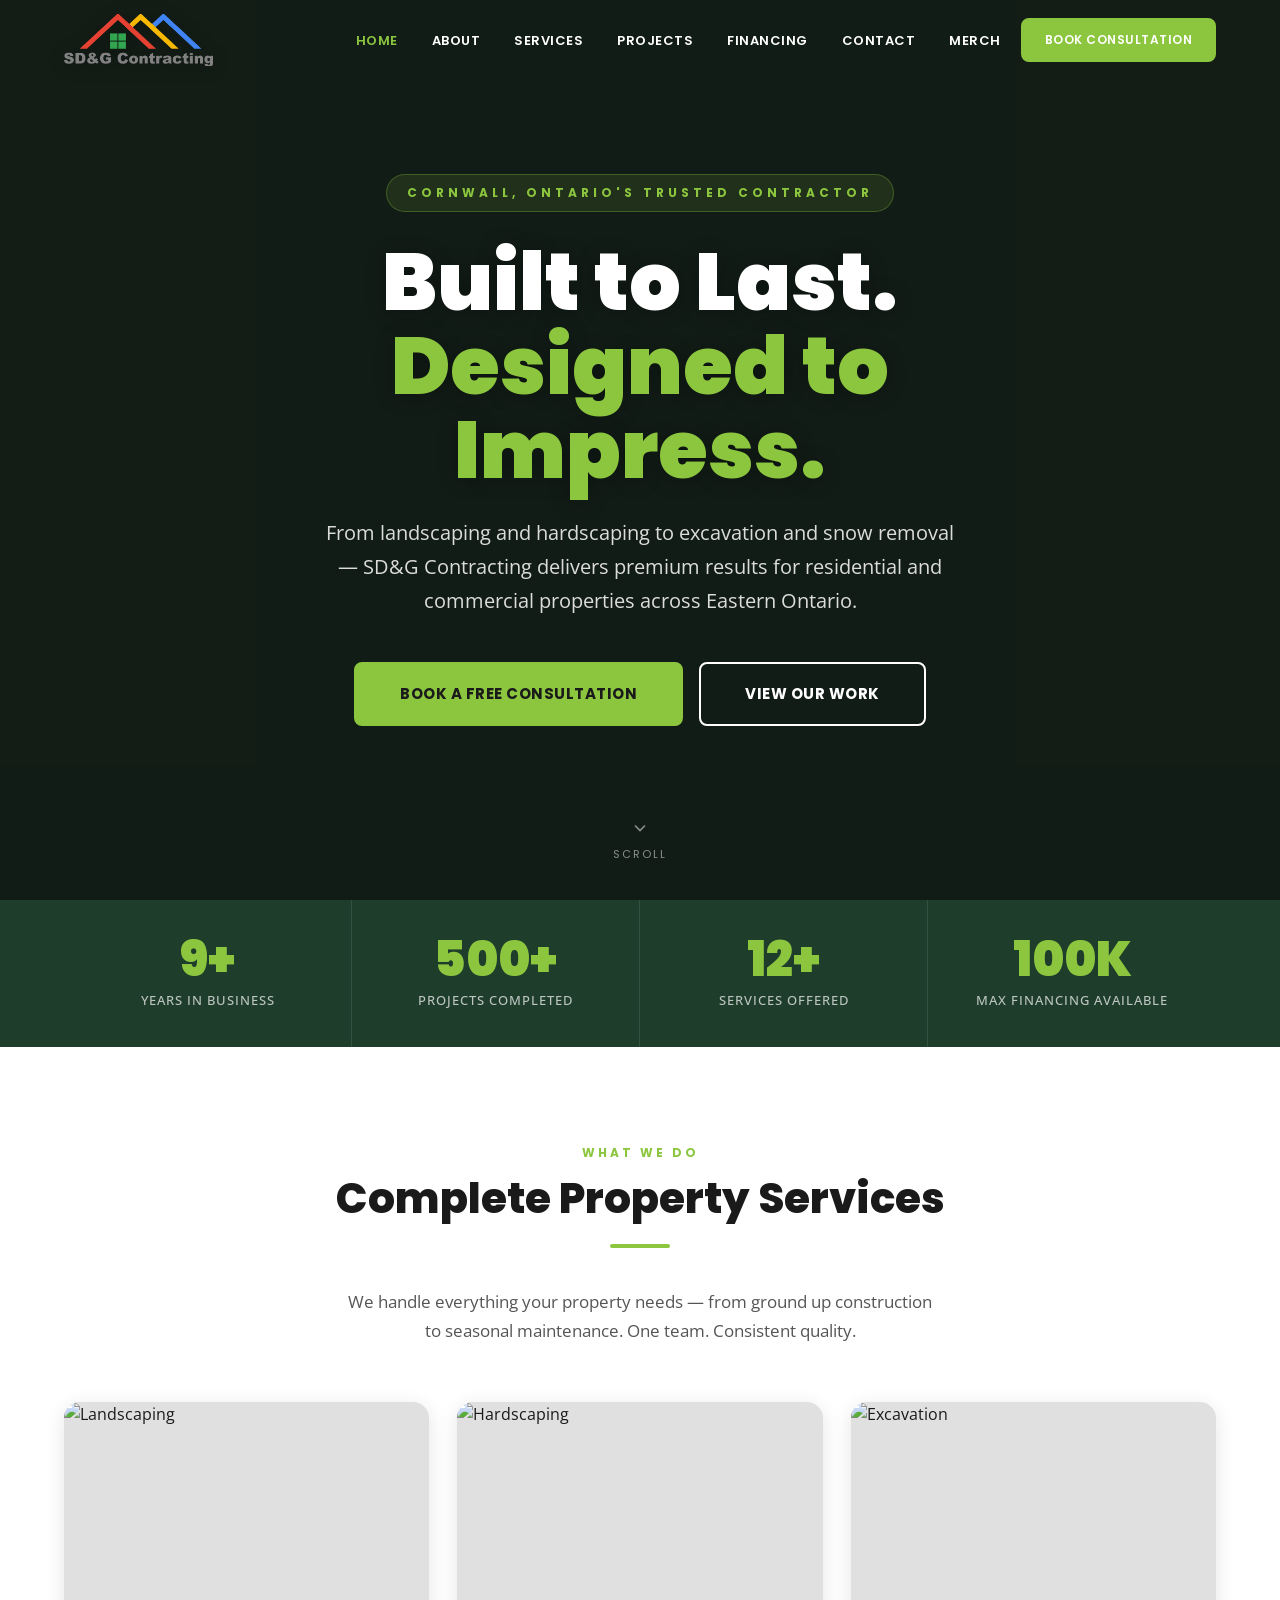
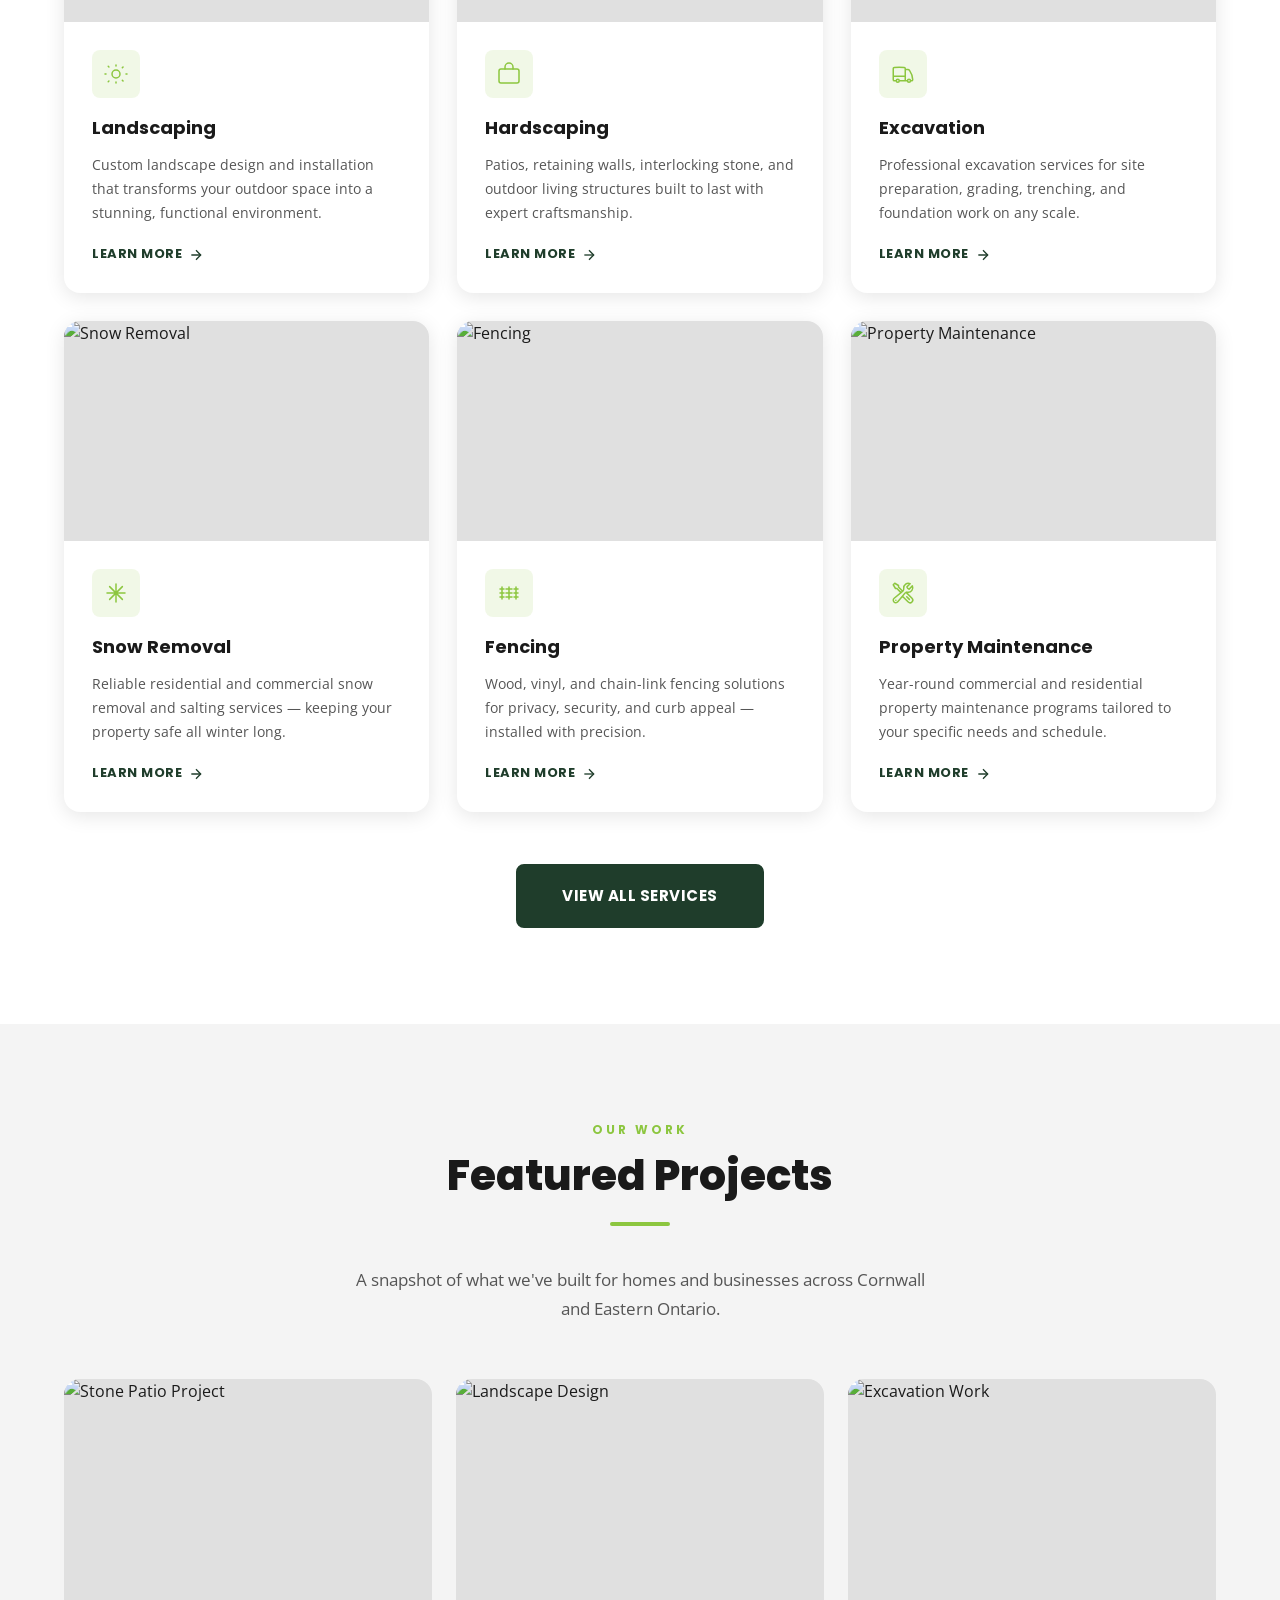
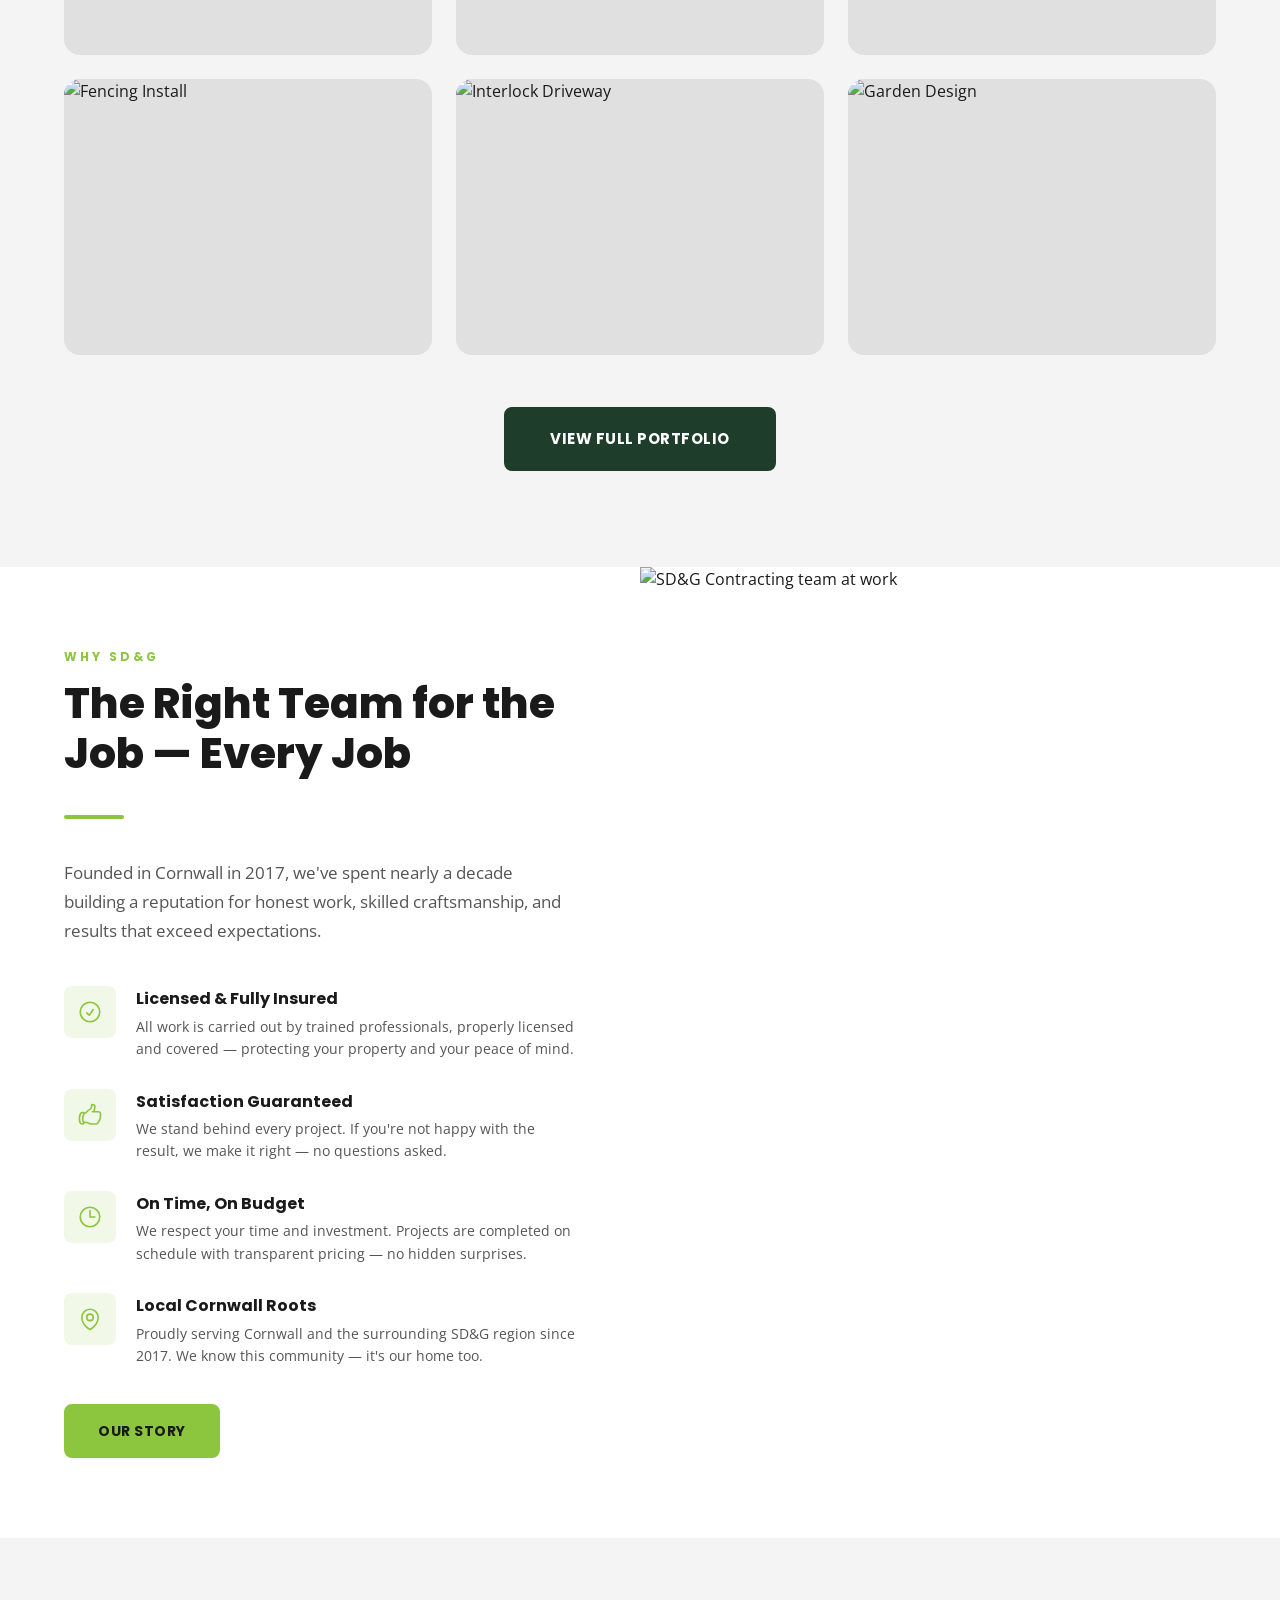
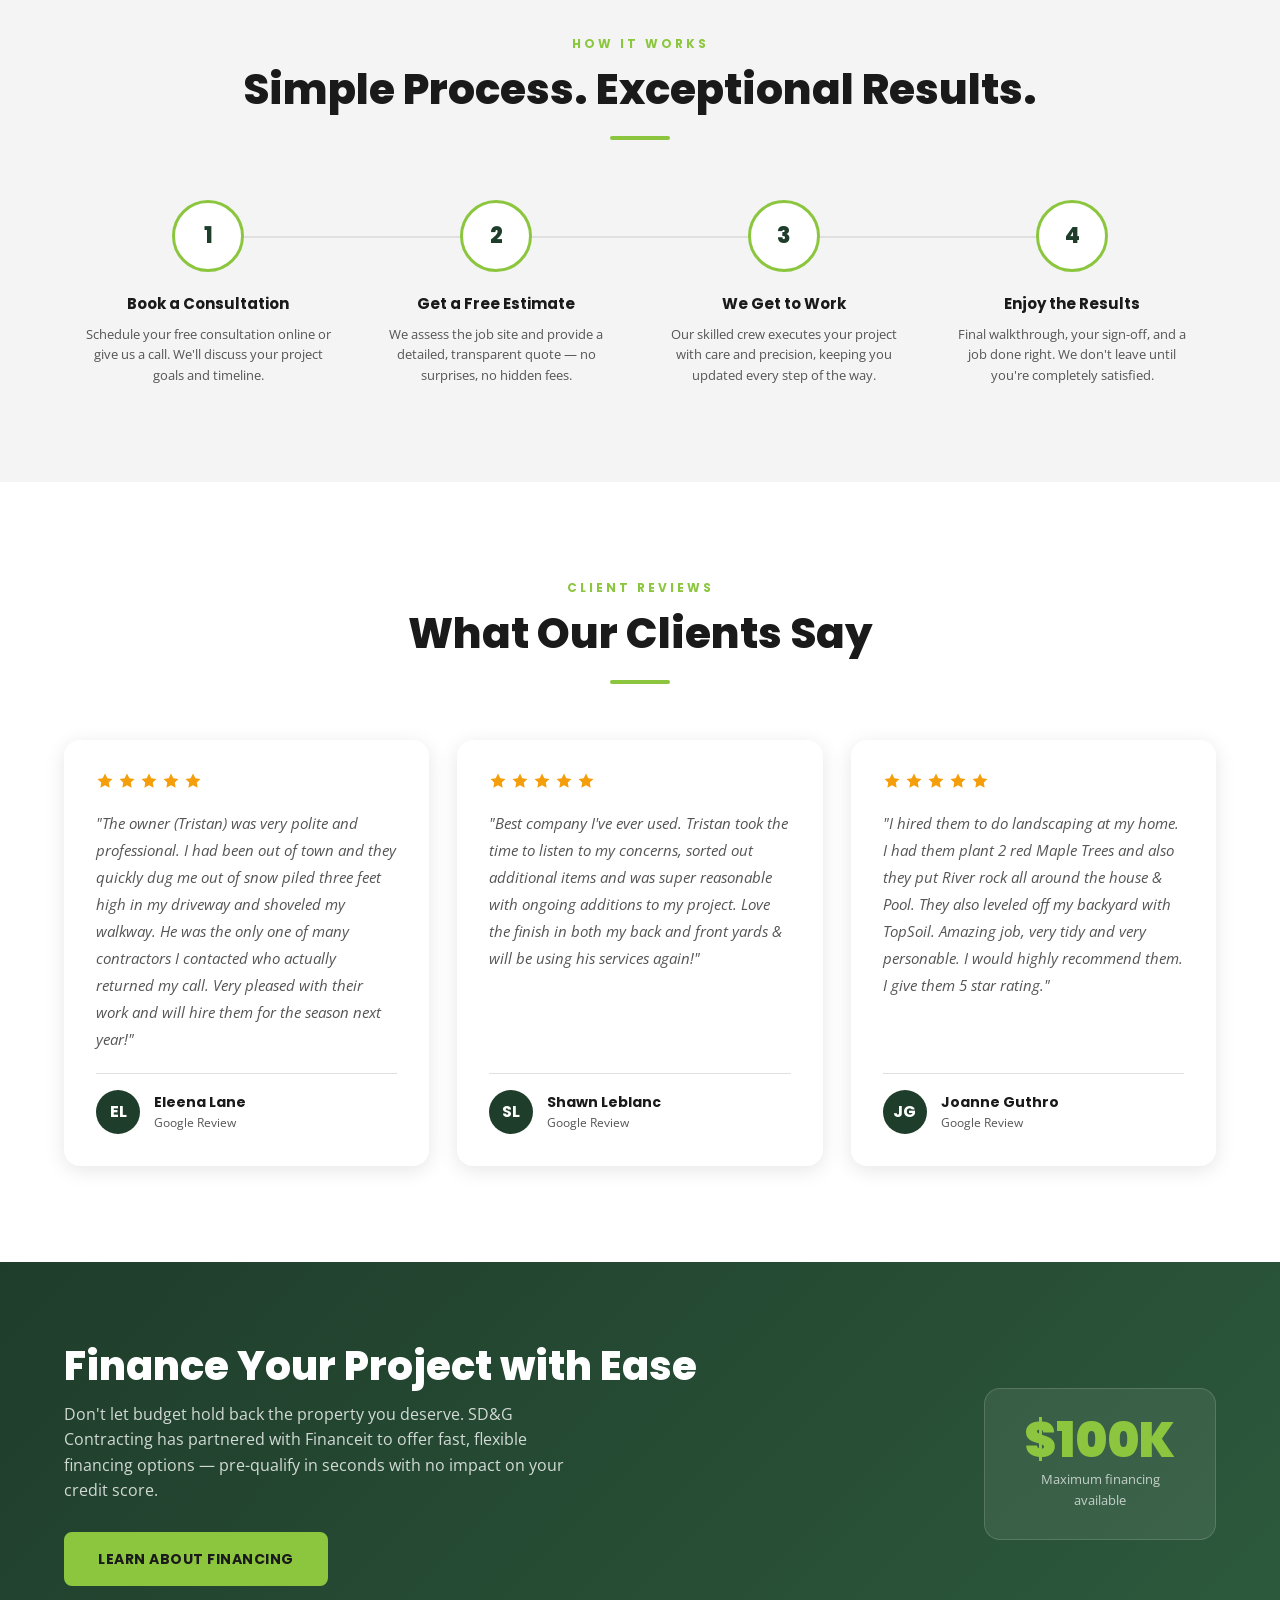
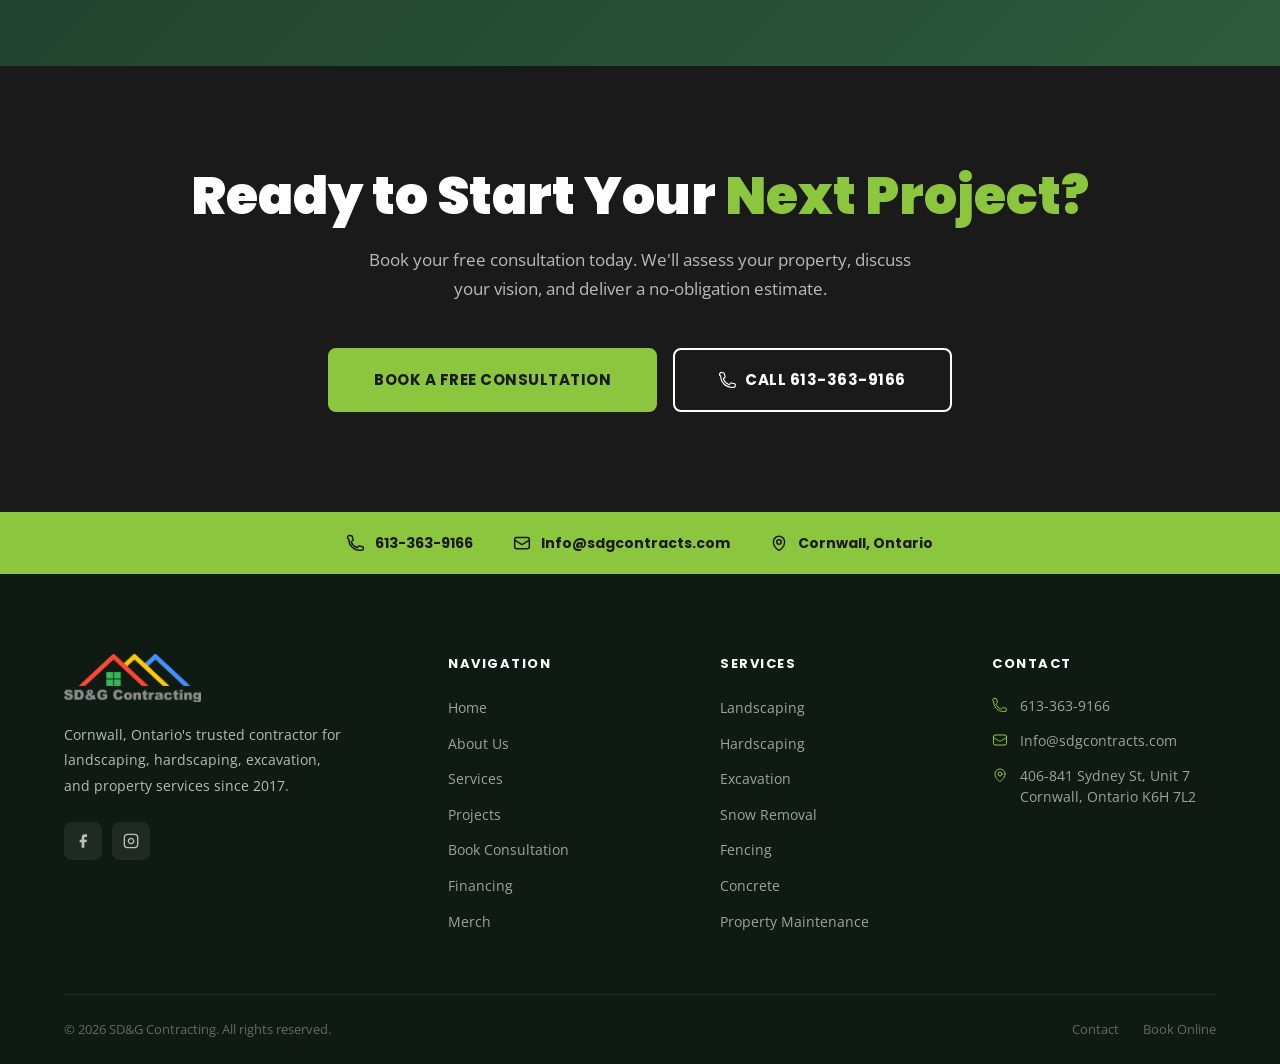
==== index.html @ ab98fd95 "Initial commit for SD&G Contracting website Made-with: Cursor" ====
<!DOCTYPE html>
<html lang="en">
<head>
  <meta charset="UTF-8" />
  <meta name="viewport" content="width=device-width, initial-scale=1.0" />
  <title>SD&amp;G Contracting | Cornwall Ontario's Premier Contractor</title>
  <meta name="description" content="SD&amp;G Contracting offers professional landscaping, hardscaping, excavation, snow removal, fencing, and property maintenance services in Cornwall, Ontario." />
  <link rel="stylesheet" href="css/style.css" />
  <link rel="icon" type="image/png" href="brand_assets/SD&G Contracting Logo.png" />
</head>
<body>

<!-- ============================================================
     NAVIGATION
     ============================================================ -->
<nav class="navbar" id="navbar">
  <div class="container">
    <a href="index.html" class="nav-logo">
      <img src="brand_assets/SD&G Contracting Logo.png" alt="SD&amp;G Contracting" />
    </a>

    <ul class="nav-links">
      <li><a href="index.html" class="active">Home</a></li>
      <li><a href="about.html">About</a></li>
      <li><a href="services.html">Services</a></li>
      <li><a href="projects.html">Projects</a></li>
      <li><a href="financing.html">Financing</a></li>
      <li><a href="contact.html">Contact</a></li>
      <li><a href="merch.html">Merch</a></li>
      <li><a href="book.html" class="btn btn-primary">Book Consultation</a></li>
    </ul>

    <button class="nav-toggle" aria-label="Toggle menu">
      <span></span><span></span><span></span>
    </button>
  </div>
</nav>

<!-- Mobile Nav -->
<nav class="nav-mobile">
  <a href="index.html">Home</a>
  <a href="about.html">About</a>
  <a href="services.html">Services</a>
  <a href="projects.html">Projects</a>
  <a href="financing.html">Financing</a>
  <a href="contact.html">Contact</a>
  <a href="merch.html">Merch</a>
  <a href="book.html" class="btn btn-primary">Book Consultation</a>
</nav>

<!-- ============================================================
     HERO
     ============================================================ -->
<section class="hero">
  <div class="hero-bg" style="background-image: url('https://images.unsplash.com/photo-1558618666-fcd25c85cd64?w=1800&q=80');"></div>
  <div class="hero-overlay"></div>

  <div class="hero-content">
    <span class="hero-label">Cornwall, Ontario's Trusted Contractor</span>
    <h1 class="hero-title">Built to Last.<br /><span>Designed to Impress.</span></h1>
    <p class="hero-subtitle">From landscaping and hardscaping to excavation and snow removal — SD&amp;G Contracting delivers premium results for residential and commercial properties across Eastern Ontario.</p>
    <div class="hero-cta">
      <a href="book.html" class="btn btn-primary btn-lg">Book a Free Consultation</a>
      <a href="projects.html" class="btn btn-outline btn-lg">View Our Work</a>
    </div>
  </div>

  <div class="hero-scroll">
    <svg xmlns="http://www.w3.org/2000/svg" fill="none" viewBox="0 0 24 24" stroke="currentColor" stroke-width="2">
      <polyline points="6 9 12 15 18 9"></polyline>
    </svg>
    <span>Scroll</span>
  </div>
</section>

<!-- ============================================================
     STATS BAR
     ============================================================ -->
<div class="stats-bar">
  <div class="container">
    <div class="stat-item">
      <div class="stat-number" data-target="9" data-suffix="+">9+</div>
      <div class="stat-label">Years in Business</div>
    </div>
    <div class="stat-item">
      <div class="stat-number" data-target="500" data-suffix="+">500+</div>
      <div class="stat-label">Projects Completed</div>
    </div>
    <div class="stat-item">
      <div class="stat-number" data-target="12" data-suffix="+">12+</div>
      <div class="stat-label">Services Offered</div>
    </div>
    <div class="stat-item">
      <div class="stat-number" data-target="100" data-suffix="K">100K</div>
      <div class="stat-label">Max Financing Available</div>
    </div>
  </div>
</div>

<!-- ============================================================
     SERVICES OVERVIEW
     ============================================================ -->
<section class="section">
  <div class="container">
    <div class="text-center fade-up">
      <span class="section-label">What We Do</span>
      <h2 class="section-title">Complete Property Services</h2>
      <div class="divider divider--center"></div>
      <p class="section-subtitle">We handle everything your property needs — from ground up construction to seasonal maintenance. One team. Consistent quality.</p>
    </div>

    <div class="services-grid" style="margin-top: 56px;">

      <div class="service-card fade-up">
        <img class="service-card-img" src="https://images.unsplash.com/photo-1416879595882-3373a0480b5b?w=600&q=80" alt="Landscaping" loading="lazy" />
        <div class="service-card-body">
          <div class="service-card-icon">
            <svg xmlns="http://www.w3.org/2000/svg" fill="none" viewBox="0 0 24 24" stroke-width="1.5" stroke="currentColor"><path stroke-linecap="round" stroke-linejoin="round" d="M12 3v1m0 16v1M4.22 4.22l.707.707M18.364 18.364l.707.707M1 12h1m20 0h1M4.22 19.778l.707-.707M18.364 5.636l.707-.707" /><circle cx="12" cy="12" r="4"/></svg>
          </div>
          <h3 class="service-card-title">Landscaping</h3>
          <p class="service-card-desc">Custom landscape design and installation that transforms your outdoor space into a stunning, functional environment.</p>
          <a href="services.html#landscaping" class="service-card-link">
            Learn More
            <svg xmlns="http://www.w3.org/2000/svg" fill="none" viewBox="0 0 24 24" stroke="currentColor" stroke-width="2"><line x1="5" y1="12" x2="19" y2="12"></line><polyline points="12 5 19 12 12 19"></polyline></svg>
          </a>
        </div>
      </div>

      <div class="service-card fade-up">
        <img class="service-card-img" src="https://images.unsplash.com/photo-1600585154340-be6161a56a0c?w=600&q=80" alt="Hardscaping" loading="lazy" />
        <div class="service-card-body">
          <div class="service-card-icon">
            <svg xmlns="http://www.w3.org/2000/svg" fill="none" viewBox="0 0 24 24" stroke-width="1.5" stroke="currentColor"><rect x="2" y="7" width="20" height="14" rx="2"/><path stroke-linecap="round" stroke-linejoin="round" d="M16 7V5a4 4 0 00-8 0v2"/></svg>
          </div>
          <h3 class="service-card-title">Hardscaping</h3>
          <p class="service-card-desc">Patios, retaining walls, interlocking stone, and outdoor living structures built to last with expert craftsmanship.</p>
          <a href="services.html#hardscaping" class="service-card-link">
            Learn More
            <svg xmlns="http://www.w3.org/2000/svg" fill="none" viewBox="0 0 24 24" stroke="currentColor" stroke-width="2"><line x1="5" y1="12" x2="19" y2="12"></line><polyline points="12 5 19 12 12 19"></polyline></svg>
          </a>
        </div>
      </div>

      <div class="service-card fade-up">
        <img class="service-card-img" src="https://images.pexels.com/photos/6245621/pexels-photo-6245621.jpeg?auto=compress&cs=tinysrgb&w=600" alt="Excavation" loading="lazy" />
        <div class="service-card-body">
          <div class="service-card-icon">
            <svg xmlns="http://www.w3.org/2000/svg" fill="none" viewBox="0 0 24 24" stroke-width="1.5" stroke="currentColor"><path stroke-linecap="round" stroke-linejoin="round" d="M8.25 18.75a1.5 1.5 0 01-3 0m3 0a1.5 1.5 0 00-3 0m3 0h6m-9 0H3.375a1.125 1.125 0 01-1.125-1.125V14.25m17.25 4.5a1.5 1.5 0 01-3 0m3 0a1.5 1.5 0 00-3 0m3 0h1.125c.621 0 1.129-.504 1.09-1.124a17.902 17.902 0 00-3.213-9.193 2.056 2.056 0 00-1.58-.86H14.25M16.5 18.75h-2.25m0-11.177v-.958c0-.568-.422-1.048-.987-1.106a48.554 48.554 0 00-10.026 0 1.106 1.106 0 00-.987 1.106v7.635m12-6.677v6.677m0 4.5v-4.5m0 0h-12"/></svg>
          </div>
          <h3 class="service-card-title">Excavation</h3>
          <p class="service-card-desc">Professional excavation services for site preparation, grading, trenching, and foundation work on any scale.</p>
          <a href="services.html#excavation" class="service-card-link">
            Learn More
            <svg xmlns="http://www.w3.org/2000/svg" fill="none" viewBox="0 0 24 24" stroke="currentColor" stroke-width="2"><line x1="5" y1="12" x2="19" y2="12"></line><polyline points="12 5 19 12 12 19"></polyline></svg>
          </a>
        </div>
      </div>

      <div class="service-card fade-up">
        <img class="service-card-img" src="https://images.pexels.com/photos/6952450/pexels-photo-6952450.jpeg?auto=compress&cs=tinysrgb&w=600" alt="Snow Removal" loading="lazy" />
        <div class="service-card-body">
          <div class="service-card-icon">
            <svg xmlns="http://www.w3.org/2000/svg" fill="none" viewBox="0 0 24 24" stroke-width="1.5" stroke="currentColor"><path stroke-linecap="round" stroke-linejoin="round" d="M12 3v18M3 12h18M5.636 5.636l12.728 12.728M18.364 5.636L5.636 18.364"/></svg>
          </div>
          <h3 class="service-card-title">Snow Removal</h3>
          <p class="service-card-desc">Reliable residential and commercial snow removal and salting services — keeping your property safe all winter long.</p>
          <a href="services.html#snow" class="service-card-link">
            Learn More
            <svg xmlns="http://www.w3.org/2000/svg" fill="none" viewBox="0 0 24 24" stroke="currentColor" stroke-width="2"><line x1="5" y1="12" x2="19" y2="12"></line><polyline points="12 5 19 12 12 19"></polyline></svg>
          </a>
        </div>
      </div>

      <div class="service-card fade-up">
        <img class="service-card-img" src="https://images.pexels.com/photos/6750192/pexels-photo-6750192.jpeg?auto=compress&cs=tinysrgb&w=600" alt="Fencing" loading="lazy" />
        <div class="service-card-body">
          <div class="service-card-icon">
            <svg xmlns="http://www.w3.org/2000/svg" fill="none" viewBox="0 0 24 24" stroke-width="1.5" stroke="currentColor"><path stroke-linecap="round" stroke-linejoin="round" d="M12 6v12M5 6v12M19 6v12M3 8h4M3 12h4M3 16h4M17 8h4M17 12h4M17 16h4M9 8h6M9 12h6M9 16h6"/></svg>
          </div>
          <h3 class="service-card-title">Fencing</h3>
          <p class="service-card-desc">Wood, vinyl, and chain-link fencing solutions for privacy, security, and curb appeal — installed with precision.</p>
          <a href="services.html#fencing" class="service-card-link">
            Learn More
            <svg xmlns="http://www.w3.org/2000/svg" fill="none" viewBox="0 0 24 24" stroke="currentColor" stroke-width="2"><line x1="5" y1="12" x2="19" y2="12"></line><polyline points="12 5 19 12 12 19"></polyline></svg>
          </a>
        </div>
      </div>

      <div class="service-card fade-up">
        <img class="service-card-img" src="https://images.pexels.com/photos/6474471/pexels-photo-6474471.jpeg?auto=compress&cs=tinysrgb&w=600" alt="Property Maintenance" loading="lazy" />
        <div class="service-card-body">
          <div class="service-card-icon">
            <svg xmlns="http://www.w3.org/2000/svg" fill="none" viewBox="0 0 24 24" stroke-width="1.5" stroke="currentColor"><path stroke-linecap="round" stroke-linejoin="round" d="M11.42 15.17L17.25 21A2.652 2.652 0 0021 17.25l-5.877-5.877M11.42 15.17l2.496-3.03c.317-.384.74-.626 1.208-.766M11.42 15.17l-4.655 5.653a2.548 2.548 0 11-3.586-3.586l6.837-5.63m5.108-.233c.55-.164 1.163-.188 1.743-.14a4.5 4.5 0 004.486-6.336l-3.276 3.277a3.004 3.004 0 01-2.25-2.25l3.276-3.276a4.5 4.5 0 00-6.336 4.486c.091 1.076-.071 2.264-.904 2.95l-.102.085m-1.745 1.437L5.909 7.5H4.5L2.25 3.75l1.5-1.5L7.5 4.5v1.409l4.26 4.26m-1.745 1.437l1.745-1.437m6.615 8.206L15.75 15.75M4.867 19.125h.008v.008h-.008v-.008z" /></svg>
          </div>
          <h3 class="service-card-title">Property Maintenance</h3>
          <p class="service-card-desc">Year-round commercial and residential property maintenance programs tailored to your specific needs and schedule.</p>
          <a href="services.html#maintenance" class="service-card-link">
            Learn More
            <svg xmlns="http://www.w3.org/2000/svg" fill="none" viewBox="0 0 24 24" stroke="currentColor" stroke-width="2"><line x1="5" y1="12" x2="19" y2="12"></line><polyline points="12 5 19 12 12 19"></polyline></svg>
          </a>
        </div>
      </div>

    </div>

    <div class="text-center" style="margin-top: 52px;">
      <a href="services.html" class="btn btn-dark btn-lg">View All Services</a>
    </div>
  </div>
</section>

<!-- ============================================================
     FEATURED PROJECTS
     ============================================================ -->
<section class="section section--gray">
  <div class="container">
    <div class="text-center fade-up">
      <span class="section-label">Our Work</span>
      <h2 class="section-title">Featured Projects</h2>
      <div class="divider divider--center"></div>
      <p class="section-subtitle">A snapshot of what we've built for homes and businesses across Cornwall and Eastern Ontario.</p>
    </div>

    <div class="projects-grid" style="margin-top: 56px;">
      <div class="project-card fade-up" data-category="hardscaping">
        <img src="https://images.unsplash.com/photo-1600585154340-be6161a56a0c?w=700&q=80" alt="Stone Patio Project" loading="lazy" />
        <div class="project-card-overlay">
          <div class="project-card-info">
            <div class="project-card-category">Hardscaping</div>
            <div class="project-card-title">Natural Stone Patio & Steps</div>
          </div>
        </div>
      </div>
      <div class="project-card fade-up" data-category="landscaping">
        <img src="https://images.pexels.com/photos/34030968/pexels-photo-34030968.jpeg?auto=compress&cs=tinysrgb&w=700" alt="Landscape Design" loading="lazy" />
        <div class="project-card-overlay">
          <div class="project-card-info">
            <div class="project-card-category">Landscaping</div>
            <div class="project-card-title">Residential Landscape Transformation</div>
          </div>
        </div>
      </div>
      <div class="project-card fade-up" data-category="excavation">
        <img src="https://images.unsplash.com/photo-1504307651254-35680f356dfd?w=700&q=80" alt="Excavation Work" loading="lazy" />
        <div class="project-card-overlay">
          <div class="project-card-info">
            <div class="project-card-category">Excavation</div>
            <div class="project-card-title">Commercial Site Preparation</div>
          </div>
        </div>
      </div>
      <div class="project-card fade-up" data-category="fencing">
        <img src="https://images.pexels.com/photos/6750192/pexels-photo-6750192.jpeg?auto=compress&cs=tinysrgb&w=700" alt="Fencing Install" loading="lazy" />
        <div class="project-card-overlay">
          <div class="project-card-info">
            <div class="project-card-category">Fencing</div>
            <div class="project-card-title">Privacy Fence Installation</div>
          </div>
        </div>
      </div>
      <div class="project-card fade-up" data-category="hardscaping">
        <img src="https://images.unsplash.com/photo-1600596542815-ffad4c1539a9?w=700&q=80" alt="Interlock Driveway" loading="lazy" />
        <div class="project-card-overlay">
          <div class="project-card-info">
            <div class="project-card-category">Hardscaping</div>
            <div class="project-card-title">Interlock Driveway & Walkway</div>
          </div>
        </div>
      </div>
      <div class="project-card fade-up" data-category="landscaping">
        <img src="https://images.unsplash.com/photo-1416879595882-3373a0480b5b?w=700&q=80" alt="Garden Design" loading="lazy" />
        <div class="project-card-overlay">
          <div class="project-card-info">
            <div class="project-card-category">Landscaping</div>
            <div class="project-card-title">Perennial Garden & Mulch Beds</div>
          </div>
        </div>
      </div>
    </div>

    <div class="text-center" style="margin-top: 52px;">
      <a href="projects.html" class="btn btn-dark btn-lg">View Full Portfolio</a>
    </div>
  </div>
</section>

<!-- ============================================================
     WHY CHOOSE SD&G
     ============================================================ -->
<section class="section" style="padding: 0; overflow: hidden;">
  <div class="why-grid">
    <div class="why-content fade-up">
      <span class="section-label">Why SD&amp;G</span>
      <h2 class="section-title">The Right Team for the Job — Every Job</h2>
      <div class="divider"></div>
      <p class="section-subtitle">Founded in Cornwall in 2017, we've spent nearly a decade building a reputation for honest work, skilled craftsmanship, and results that exceed expectations.</p>

      <div class="why-features">
        <div class="why-feature">
          <div class="why-feature-icon">
            <svg xmlns="http://www.w3.org/2000/svg" fill="none" viewBox="0 0 24 24" stroke-width="1.5" stroke="currentColor"><path stroke-linecap="round" stroke-linejoin="round" d="M9 12.75L11.25 15 15 9.75M21 12a9 9 0 11-18 0 9 9 0 0118 0z" /></svg>
          </div>
          <div class="why-feature-text">
            <h4>Licensed & Fully Insured</h4>
            <p>All work is carried out by trained professionals, properly licensed and covered — protecting your property and your peace of mind.</p>
          </div>
        </div>
        <div class="why-feature">
          <div class="why-feature-icon">
            <svg xmlns="http://www.w3.org/2000/svg" fill="none" viewBox="0 0 24 24" stroke-width="1.5" stroke="currentColor"><path stroke-linecap="round" stroke-linejoin="round" d="M6.633 10.5c.806 0 1.533-.446 2.031-1.08a9.041 9.041 0 012.861-2.4c.723-.384 1.35-.956 1.653-1.715a4.498 4.498 0 00.322-1.672V3a.75.75 0 01.75-.75A2.25 2.25 0 0116.5 4.5c0 1.152-.26 2.243-.723 3.218-.266.558.107 1.282.725 1.282h3.126c1.026 0 1.945.694 2.054 1.715.045.422.068.85.068 1.285a11.95 11.95 0 01-2.649 7.521c-.388.482-.987.729-1.605.729H13.48c-.483 0-.964-.078-1.423-.23l-3.114-1.04a4.501 4.501 0 00-1.423-.23H5.904M14.25 9h2.25M5.904 18.75c.083.205.173.405.27.602.197.4-.078.898-.523.898h-.908c-.889 0-1.713-.518-1.972-1.368a12 12 0 01-.521-3.507c0-1.553.295-3.036.831-4.398C3.387 10.203 4.167 9.75 5 9.75h1.053c.472 0 .745.556.5.96a8.958 8.958 0 00-1.302 4.665c0 1.194.232 2.333.654 3.375z" /></svg>
          </div>
          <div class="why-feature-text">
            <h4>Satisfaction Guaranteed</h4>
            <p>We stand behind every project. If you're not happy with the result, we make it right — no questions asked.</p>
          </div>
        </div>
        <div class="why-feature">
          <div class="why-feature-icon">
            <svg xmlns="http://www.w3.org/2000/svg" fill="none" viewBox="0 0 24 24" stroke-width="1.5" stroke="currentColor"><path stroke-linecap="round" stroke-linejoin="round" d="M12 6v6h4.5m4.5 0a9 9 0 11-18 0 9 9 0 0118 0z" /></svg>
          </div>
          <div class="why-feature-text">
            <h4>On Time, On Budget</h4>
            <p>We respect your time and investment. Projects are completed on schedule with transparent pricing — no hidden surprises.</p>
          </div>
        </div>
        <div class="why-feature">
          <div class="why-feature-icon">
            <svg xmlns="http://www.w3.org/2000/svg" fill="none" viewBox="0 0 24 24" stroke-width="1.5" stroke="currentColor"><path stroke-linecap="round" stroke-linejoin="round" d="M15 10.5a3 3 0 11-6 0 3 3 0 016 0z" /><path stroke-linecap="round" stroke-linejoin="round" d="M19.5 10.5c0 7.142-7.5 11.25-7.5 11.25S4.5 17.642 4.5 10.5a7.5 7.5 0 1115 0z" /></svg>
          </div>
          <div class="why-feature-text">
            <h4>Local Cornwall Roots</h4>
            <p>Proudly serving Cornwall and the surrounding SD&amp;G region since 2017. We know this community — it's our home too.</p>
          </div>
        </div>
      </div>

      <div style="margin-top: 36px;">
        <a href="about.html" class="btn btn-primary">Our Story</a>
      </div>
    </div>

    <div class="why-image">
      <img src="https://images.unsplash.com/photo-1605117882932-f9e32b03fea9?w=900&q=80" alt="SD&G Contracting team at work" loading="lazy" />
    </div>
  </div>
</section>

<!-- ============================================================
     PROCESS
     ============================================================ -->
<section class="section section--gray">
  <div class="container">
    <div class="text-center fade-up" style="margin-bottom: 60px;">
      <span class="section-label">How It Works</span>
      <h2 class="section-title">Simple Process. Exceptional Results.</h2>
      <div class="divider divider--center"></div>
    </div>

    <div class="process-steps">
      <div class="process-step fade-up">
        <div class="process-step-num">1</div>
        <h4>Book a Consultation</h4>
        <p>Schedule your free consultation online or give us a call. We'll discuss your project goals and timeline.</p>
      </div>
      <div class="process-step fade-up">
        <div class="process-step-num">2</div>
        <h4>Get a Free Estimate</h4>
        <p>We assess the job site and provide a detailed, transparent quote — no surprises, no hidden fees.</p>
      </div>
      <div class="process-step fade-up">
        <div class="process-step-num">3</div>
        <h4>We Get to Work</h4>
        <p>Our skilled crew executes your project with care and precision, keeping you updated every step of the way.</p>
      </div>
      <div class="process-step fade-up">
        <div class="process-step-num">4</div>
        <h4>Enjoy the Results</h4>
        <p>Final walkthrough, your sign-off, and a job done right. We don't leave until you're completely satisfied.</p>
      </div>
    </div>
  </div>
</section>

<!-- ============================================================
     TESTIMONIALS
     ============================================================ -->
<section class="section">
  <div class="container">
    <div class="text-center fade-up">
      <span class="section-label">Client Reviews</span>
      <h2 class="section-title">What Our Clients Say</h2>
      <div class="divider divider--center"></div>
    </div>

    <div class="testimonials-grid" style="margin-top: 56px;">
      <div class="testimonial-card fade-up">
        <div class="testimonial-stars">
          <svg viewBox="0 0 24 24"><path d="M12 2l3.09 6.26L22 9.27l-5 4.87 1.18 6.88L12 17.77l-6.18 3.25L7 14.14 2 9.27l6.91-1.01L12 2z"/></svg>
          <svg viewBox="0 0 24 24"><path d="M12 2l3.09 6.26L22 9.27l-5 4.87 1.18 6.88L12 17.77l-6.18 3.25L7 14.14 2 9.27l6.91-1.01L12 2z"/></svg>
          <svg viewBox="0 0 24 24"><path d="M12 2l3.09 6.26L22 9.27l-5 4.87 1.18 6.88L12 17.77l-6.18 3.25L7 14.14 2 9.27l6.91-1.01L12 2z"/></svg>
          <svg viewBox="0 0 24 24"><path d="M12 2l3.09 6.26L22 9.27l-5 4.87 1.18 6.88L12 17.77l-6.18 3.25L7 14.14 2 9.27l6.91-1.01L12 2z"/></svg>
          <svg viewBox="0 0 24 24"><path d="M12 2l3.09 6.26L22 9.27l-5 4.87 1.18 6.88L12 17.77l-6.18 3.25L7 14.14 2 9.27l6.91-1.01L12 2z"/></svg>
        </div>
        <p class="testimonial-text">"The owner (Tristan) was very polite and professional. I had been out of town and they quickly dug me out of snow piled three feet high in my driveway and shoveled my walkway. He was the only one of many contractors I contacted who actually returned my call. Very pleased with their work and will hire them for the season next year!"</p>
        <div class="testimonial-author">
          <div class="testimonial-avatar">EL</div>
          <div>
            <div class="testimonial-name">Eleena Lane</div>
            <div class="testimonial-location">Google Review</div>
          </div>
        </div>
      </div>

      <div class="testimonial-card fade-up">
        <div class="testimonial-stars">
          <svg viewBox="0 0 24 24"><path d="M12 2l3.09 6.26L22 9.27l-5 4.87 1.18 6.88L12 17.77l-6.18 3.25L7 14.14 2 9.27l6.91-1.01L12 2z"/></svg>
          <svg viewBox="0 0 24 24"><path d="M12 2l3.09 6.26L22 9.27l-5 4.87 1.18 6.88L12 17.77l-6.18 3.25L7 14.14 2 9.27l6.91-1.01L12 2z"/></svg>
          <svg viewBox="0 0 24 24"><path d="M12 2l3.09 6.26L22 9.27l-5 4.87 1.18 6.88L12 17.77l-6.18 3.25L7 14.14 2 9.27l6.91-1.01L12 2z"/></svg>
          <svg viewBox="0 0 24 24"><path d="M12 2l3.09 6.26L22 9.27l-5 4.87 1.18 6.88L12 17.77l-6.18 3.25L7 14.14 2 9.27l6.91-1.01L12 2z"/></svg>
          <svg viewBox="0 0 24 24"><path d="M12 2l3.09 6.26L22 9.27l-5 4.87 1.18 6.88L12 17.77l-6.18 3.25L7 14.14 2 9.27l6.91-1.01L12 2z"/></svg>
        </div>
        <p class="testimonial-text">"Best company I've ever used. Tristan took the time to listen to my concerns, sorted out additional items and was super reasonable with ongoing additions to my project. Love the finish in both my back and front yards &amp; will be using his services again!"</p>
        <div class="testimonial-author">
          <div class="testimonial-avatar">SL</div>
          <div>
            <div class="testimonial-name">Shawn Leblanc</div>
            <div class="testimonial-location">Google Review</div>
          </div>
        </div>
      </div>

      <div class="testimonial-card fade-up">
        <div class="testimonial-stars">
          <svg viewBox="0 0 24 24"><path d="M12 2l3.09 6.26L22 9.27l-5 4.87 1.18 6.88L12 17.77l-6.18 3.25L7 14.14 2 9.27l6.91-1.01L12 2z"/></svg>
          <svg viewBox="0 0 24 24"><path d="M12 2l3.09 6.26L22 9.27l-5 4.87 1.18 6.88L12 17.77l-6.18 3.25L7 14.14 2 9.27l6.91-1.01L12 2z"/></svg>
          <svg viewBox="0 0 24 24"><path d="M12 2l3.09 6.26L22 9.27l-5 4.87 1.18 6.88L12 17.77l-6.18 3.25L7 14.14 2 9.27l6.91-1.01L12 2z"/></svg>
          <svg viewBox="0 0 24 24"><path d="M12 2l3.09 6.26L22 9.27l-5 4.87 1.18 6.88L12 17.77l-6.18 3.25L7 14.14 2 9.27l6.91-1.01L12 2z"/></svg>
          <svg viewBox="0 0 24 24"><path d="M12 2l3.09 6.26L22 9.27l-5 4.87 1.18 6.88L12 17.77l-6.18 3.25L7 14.14 2 9.27l6.91-1.01L12 2z"/></svg>
        </div>
        <p class="testimonial-text">"I hired them to do landscaping at my home. I had them plant 2 red Maple Trees and also they put River rock all around the house &amp; Pool. They also leveled off my backyard with TopSoil. Amazing job, very tidy and very personable. I would highly recommend them. I give them 5 star rating."</p>
        <div class="testimonial-author">
          <div class="testimonial-avatar">JG</div>
          <div>
            <div class="testimonial-name">Joanne Guthro</div>
            <div class="testimonial-location">Google Review</div>
          </div>
        </div>
      </div>
    </div>
  </div>
</section>

<!-- ============================================================
     FINANCING BANNER
     ============================================================ -->
<div class="financing-banner">
  <div class="container">
    <div class="financing-text fade-up">
      <h2>Finance Your Project with Ease</h2>
      <p>Don't let budget hold back the property you deserve. SD&amp;G Contracting has partnered with Financeit to offer fast, flexible financing options — pre-qualify in seconds with no impact on your credit score.</p>
      <a href="financing.html" class="btn btn-primary" style="margin-top: 28px;">Learn About Financing</a>
    </div>
    <div class="financing-badge fade-up">
      <div class="financing-badge-amount">$100K</div>
      <div class="financing-badge-label">Maximum financing<br />available</div>
    </div>
  </div>
</div>

<!-- ============================================================
     FINAL CTA
     ============================================================ -->
<section class="cta-section">
  <div class="container">
    <h2>Ready to Start Your <span>Next Project?</span></h2>
    <p>Book your free consultation today. We'll assess your property, discuss your vision, and deliver a no-obligation estimate.</p>
    <div class="cta-buttons">
      <a href="book.html" class="btn btn-primary btn-lg">Book a Free Consultation</a>
      <a href="tel:6133639166" class="btn btn-outline btn-lg">
        <svg xmlns="http://www.w3.org/2000/svg" fill="none" viewBox="0 0 24 24" stroke-width="1.5" stroke="currentColor" width="18" height="18"><path stroke-linecap="round" stroke-linejoin="round" d="M2.25 6.75c0 8.284 6.716 15 15 15h2.25a2.25 2.25 0 002.25-2.25v-1.372c0-.516-.351-.966-.852-1.091l-4.423-1.106c-.44-.11-.902.055-1.173.417l-.97 1.293c-.282.376-.769.542-1.21.38a12.035 12.035 0 01-7.143-7.143c-.162-.441.004-.928.38-1.21l1.293-.97c.363-.271.527-.734.417-1.173L6.963 3.102a1.125 1.125 0 00-1.091-.852H4.5A2.25 2.25 0 002.25 6.75z" /></svg>
        Call 613-363-9166
      </a>
    </div>
  </div>
</section>

<!-- ============================================================
     CONTACT STRIP
     ============================================================ -->
<div class="contact-strip">
  <div class="container">
    <div class="contact-strip-item">
      <svg xmlns="http://www.w3.org/2000/svg" fill="none" viewBox="0 0 24 24" stroke-width="2" stroke="currentColor"><path stroke-linecap="round" stroke-linejoin="round" d="M2.25 6.75c0 8.284 6.716 15 15 15h2.25a2.25 2.25 0 002.25-2.25v-1.372c0-.516-.351-.966-.852-1.091l-4.423-1.106c-.44-.11-.902.055-1.173.417l-.97 1.293c-.282.376-.769.542-1.21.38a12.035 12.035 0 01-7.143-7.143c-.162-.441.004-.928.38-1.21l1.293-.97c.363-.271.527-.734.417-1.173L6.963 3.102a1.125 1.125 0 00-1.091-.852H4.5A2.25 2.25 0 002.25 6.75z" /></svg>
      613-363-9166
    </div>
    <div class="contact-strip-item">
      <svg xmlns="http://www.w3.org/2000/svg" fill="none" viewBox="0 0 24 24" stroke-width="2" stroke="currentColor"><path stroke-linecap="round" stroke-linejoin="round" d="M21.75 6.75v10.5a2.25 2.25 0 01-2.25 2.25h-15a2.25 2.25 0 01-2.25-2.25V6.75m19.5 0A2.25 2.25 0 0019.5 4.5h-15a2.25 2.25 0 00-2.25 2.25m19.5 0v.243a2.25 2.25 0 01-1.07 1.916l-7.5 4.615a2.25 2.25 0 01-2.36 0L3.32 8.91a2.25 2.25 0 01-1.07-1.916V6.75" /></svg>
      Info@sdgcontracts.com
    </div>
    <div class="contact-strip-item">
      <svg xmlns="http://www.w3.org/2000/svg" fill="none" viewBox="0 0 24 24" stroke-width="2" stroke="currentColor"><path stroke-linecap="round" stroke-linejoin="round" d="M15 10.5a3 3 0 11-6 0 3 3 0 016 0z" /><path stroke-linecap="round" stroke-linejoin="round" d="M19.5 10.5c0 7.142-7.5 11.25-7.5 11.25S4.5 17.642 4.5 10.5a7.5 7.5 0 1115 0z" /></svg>
      Cornwall, Ontario
    </div>
  </div>
</div>

<!-- ============================================================
     FOOTER
     ============================================================ -->
<footer class="footer">
  <div class="container">
    <div class="footer-grid">

      <div class="footer-brand">
        <img src="brand_assets/SD&G Contracting Logo.png" alt="SD&amp;G Contracting" />
        <p>Cornwall, Ontario's trusted contractor for landscaping, hardscaping, excavation, and property services since 2017.</p>
        <div class="footer-social">
          <a href="https://www.facebook.com/sdgcontract/" target="_blank" rel="noopener" aria-label="Facebook">
            <svg xmlns="http://www.w3.org/2000/svg" viewBox="0 0 24 24" fill="currentColor"><path d="M18 2h-3a5 5 0 00-5 5v3H7v4h3v8h4v-8h3l1-4h-4V7a1 1 0 011-1h3z"/></svg>
          </a>
          <a href="https://www.instagram.com/sdgcontracts/" target="_blank" rel="noopener" aria-label="Instagram">
            <svg xmlns="http://www.w3.org/2000/svg" viewBox="0 0 24 24" fill="none" stroke="currentColor" stroke-width="2"><rect x="2" y="2" width="20" height="20" rx="5" ry="5"/><path d="M16 11.37A4 4 0 1112.63 8 4 4 0 0116 11.37z"/><line x1="17.5" y1="6.5" x2="17.51" y2="6.5"/></svg>
          </a>
        </div>
      </div>

      <div class="footer-col">
        <h4>Navigation</h4>
        <ul>
          <li><a href="index.html">Home</a></li>
          <li><a href="about.html">About Us</a></li>
          <li><a href="services.html">Services</a></li>
          <li><a href="projects.html">Projects</a></li>
          <li><a href="book.html">Book Consultation</a></li>
          <li><a href="financing.html">Financing</a></li>
          <li><a href="merch.html">Merch</a></li>
        </ul>
      </div>

      <div class="footer-col">
        <h4>Services</h4>
        <ul>
          <li><a href="services.html#landscaping">Landscaping</a></li>
          <li><a href="services.html#hardscaping">Hardscaping</a></li>
          <li><a href="services.html#excavation">Excavation</a></li>
          <li><a href="services.html#snow">Snow Removal</a></li>
          <li><a href="services.html#fencing">Fencing</a></li>
          <li><a href="services.html#concrete">Concrete</a></li>
          <li><a href="services.html#maintenance">Property Maintenance</a></li>
        </ul>
      </div>

      <div class="footer-col">
        <h4>Contact</h4>
        <div class="footer-contact-item">
          <svg xmlns="http://www.w3.org/2000/svg" fill="none" viewBox="0 0 24 24" stroke-width="1.5" stroke="currentColor"><path stroke-linecap="round" stroke-linejoin="round" d="M2.25 6.75c0 8.284 6.716 15 15 15h2.25a2.25 2.25 0 002.25-2.25v-1.372c0-.516-.351-.966-.852-1.091l-4.423-1.106c-.44-.11-.902.055-1.173.417l-.97 1.293c-.282.376-.769.542-1.21.38a12.035 12.035 0 01-7.143-7.143c-.162-.441.004-.928.38-1.21l1.293-.97c.363-.271.527-.734.417-1.173L6.963 3.102a1.125 1.125 0 00-1.091-.852H4.5A2.25 2.25 0 002.25 6.75z" /></svg>
          <a href="tel:6133639166">613-363-9166</a>
        </div>
        <div class="footer-contact-item">
          <svg xmlns="http://www.w3.org/2000/svg" fill="none" viewBox="0 0 24 24" stroke-width="1.5" stroke="currentColor"><path stroke-linecap="round" stroke-linejoin="round" d="M21.75 6.75v10.5a2.25 2.25 0 01-2.25 2.25h-15a2.25 2.25 0 01-2.25-2.25V6.75m19.5 0A2.25 2.25 0 0019.5 4.5h-15a2.25 2.25 0 00-2.25 2.25m19.5 0v.243a2.25 2.25 0 01-1.07 1.916l-7.5 4.615a2.25 2.25 0 01-2.36 0L3.32 8.91a2.25 2.25 0 01-1.07-1.916V6.75" /></svg>
          <a href="mailto:Info@sdgcontracts.com">Info@sdgcontracts.com</a>
        </div>
        <div class="footer-contact-item">
          <svg xmlns="http://www.w3.org/2000/svg" fill="none" viewBox="0 0 24 24" stroke-width="1.5" stroke="currentColor"><path stroke-linecap="round" stroke-linejoin="round" d="M15 10.5a3 3 0 11-6 0 3 3 0 016 0z" /><path stroke-linecap="round" stroke-linejoin="round" d="M19.5 10.5c0 7.142-7.5 11.25-7.5 11.25S4.5 17.642 4.5 10.5a7.5 7.5 0 1115 0z" /></svg>
          <span>406-841 Sydney St, Unit 7<br />Cornwall, Ontario K6H 7L2</span>
        </div>
      </div>

    </div>

    <div class="footer-bottom">
      <p>&copy; 2026 SD&amp;G Contracting. All rights reserved.</p>
      <div class="footer-bottom-links">
        <a href="contact.html">Contact</a>
        <a href="book.html">Book Online</a>
      </div>
    </div>
  </div>
</footer>

<script src="js/main.js"></script>
</body>
</html>
---- css/style.css ----
/* ============================================================
   SD&G Contracting — Main Stylesheet
   Modern Contractor Design
   ============================================================ */

/* --- Google Fonts Import --- */
@import url('https://fonts.googleapis.com/css2?family=Poppins:wght@400;500;600;700;800;900&family=Open+Sans:wght@400;500;600&display=swap');

/* --- CSS Custom Properties --- */
:root {
  --green-dark:    #1f3d2b;
  --green-accent:  #8cc63f;
  --charcoal:      #1a1a1a;
  --gray-light:    #f4f4f4;
  --gray-mid:      #e0e0e0;
  --gray-text:     #555555;
  --white:         #ffffff;
  --overlay:       rgba(15, 30, 20, 0.65);

  --font-head:     'Poppins', sans-serif;
  --font-body:     'Open Sans', sans-serif;

  --radius:        8px;
  --radius-lg:     16px;
  --shadow:        0 4px 20px rgba(0,0,0,0.10);
  --shadow-lg:     0 8px 40px rgba(0,0,0,0.18);
  --transition:    0.3s ease;

  --max-width:     1200px;
  --nav-height:    80px;
}

/* --- Reset & Base --- */
*, *::before, *::after { box-sizing: border-box; margin: 0; padding: 0; }

html { scroll-behavior: smooth; font-size: 16px; }

body {
  font-family: var(--font-body);
  color: var(--charcoal);
  background: var(--white);
  line-height: 1.6;
  overflow-x: hidden;
}

img { max-width: 100%; display: block; }
a  { text-decoration: none; color: inherit; }
ul { list-style: none; }

/* --- Utility --- */
.container {
  max-width: var(--max-width);
  margin: 0 auto;
  padding: 0 24px;
}

.section {
  padding: 96px 0;
}

.section--gray {
  background: var(--gray-light);
}

.section--dark {
  background: var(--green-dark);
  color: var(--white);
}

.section--charcoal {
  background: var(--charcoal);
  color: var(--white);
}

.section-label {
  font-family: var(--font-head);
  font-size: 12px;
  font-weight: 700;
  letter-spacing: 3px;
  text-transform: uppercase;
  color: var(--green-accent);
  margin-bottom: 12px;
  display: block;
}

.section-title {
  font-family: var(--font-head);
  font-size: clamp(28px, 4vw, 42px);
  font-weight: 800;
  line-height: 1.2;
  color: var(--charcoal);
  margin-bottom: 16px;
}

.section-title--white { color: var(--white); }

.section-subtitle {
  font-size: 17px;
  color: var(--gray-text);
  max-width: 600px;
  line-height: 1.7;
}

.section-subtitle--white { color: rgba(255,255,255,0.75); }

.text-center { text-align: center; }
.text-center .section-subtitle { margin: 0 auto; }

.divider {
  width: 60px;
  height: 4px;
  background: var(--green-accent);
  border-radius: 2px;
  margin: 20px 0 40px;
}

.divider--center { margin-left: auto; margin-right: auto; }

/* --- Buttons --- */
.btn {
  display: inline-flex;
  align-items: center;
  gap: 8px;
  padding: 14px 32px;
  border-radius: var(--radius);
  font-family: var(--font-head);
  font-size: 14px;
  font-weight: 700;
  letter-spacing: 0.5px;
  text-transform: uppercase;
  cursor: pointer;
  border: 2px solid transparent;
  transition: all var(--transition);
  white-space: nowrap;
}

.btn-primary {
  background: var(--green-accent);
  color: var(--charcoal);
  border-color: var(--green-accent);
}
.btn-primary:hover {
  background: #79b030;
  border-color: #79b030;
  transform: translateY(-2px);
  box-shadow: 0 6px 20px rgba(140,198,63,0.35);
}

.btn-outline {
  background: transparent;
  color: var(--white);
  border-color: var(--white);
}
.btn-outline:hover {
  background: var(--white);
  color: var(--charcoal);
  transform: translateY(-2px);
}

.btn-dark {
  background: var(--green-dark);
  color: var(--white);
  border-color: var(--green-dark);
}
.btn-dark:hover {
  background: #162d1f;
  border-color: #162d1f;
  transform: translateY(-2px);
  box-shadow: 0 6px 20px rgba(31,61,43,0.35);
}

.btn-lg {
  padding: 18px 44px;
  font-size: 15px;
}

/* ============================================================
   NAVIGATION
   ============================================================ */
.navbar {
  position: fixed;
  top: 0; left: 0; right: 0;
  height: var(--nav-height);
  z-index: 1000;
  transition: background var(--transition), box-shadow var(--transition);
  background: transparent;
}

.navbar.scrolled {
  background: var(--charcoal);
  box-shadow: 0 2px 20px rgba(0,0,0,0.3);
}

.navbar .container {
  height: 100%;
  display: flex;
  align-items: center;
  justify-content: space-between;
}

.nav-logo img {
  height: 52px;
  width: auto;
  filter: drop-shadow(0 2px 8px rgba(0,0,0,0.4));
}

.nav-links {
  display: flex;
  align-items: center;
  gap: 6px;
}

.nav-links a {
  font-family: var(--font-head);
  font-size: 13px;
  font-weight: 600;
  letter-spacing: 0.5px;
  color: var(--white);
  padding: 8px 14px;
  border-radius: var(--radius);
  transition: color var(--transition), background var(--transition);
  text-transform: uppercase;
}

.nav-links a:not(.btn):hover,
.nav-links a:not(.btn).active {
  color: var(--green-accent);
}

.nav-links .btn {
  padding: 10px 22px;
  font-size: 12px;
}

.nav-toggle {
  display: none;
  flex-direction: column;
  gap: 5px;
  cursor: pointer;
  padding: 4px;
}

.nav-toggle span {
  display: block;
  width: 26px;
  height: 2px;
  background: var(--white);
  border-radius: 2px;
  transition: all var(--transition);
}

.nav-toggle.open span:nth-child(1) { transform: translateY(7px) rotate(45deg); }
.nav-toggle.open span:nth-child(2) { opacity: 0; }
.nav-toggle.open span:nth-child(3) { transform: translateY(-7px) rotate(-45deg); }

/* Mobile nav */
.nav-mobile {
  display: none;
  position: fixed;
  top: var(--nav-height);
  left: 0; right: 0;
  background: var(--charcoal);
  padding: 24px;
  flex-direction: column;
  gap: 4px;
  z-index: 999;
  box-shadow: 0 8px 32px rgba(0,0,0,0.4);
}

.nav-mobile.open { display: flex; }

.nav-mobile a {
  font-family: var(--font-head);
  font-size: 14px;
  font-weight: 600;
  color: var(--white);
  padding: 14px 16px;
  border-radius: var(--radius);
  border-bottom: 1px solid rgba(255,255,255,0.07);
  text-transform: uppercase;
  letter-spacing: 0.5px;
  transition: color var(--transition), background var(--transition);
}

.nav-mobile a:not(.btn):hover,
.nav-mobile a:not(.btn).active {
  color: var(--green-accent);
  background: rgba(140,198,63,0.08);
}

.nav-mobile .btn {
  margin-top: 12px;
  text-align: center;
  justify-content: center;
}

/* ============================================================
   HERO SECTIONS
   ============================================================ */
.hero {
  position: relative;
  min-height: 100vh;
  display: flex;
  align-items: center;
  justify-content: center;
  overflow: hidden;
  background: var(--charcoal);
}

.hero-bg {
  position: absolute;
  inset: 0;
  background-size: cover;
  background-position: center;
  background-attachment: fixed;
}

.hero-overlay {
  position: absolute;
  inset: 0;
  background: var(--overlay);
}

.hero-content {
  position: relative;
  z-index: 2;
  text-align: center;
  padding: 0 24px;
  max-width: 900px;
  margin: 0 auto;
}

.hero-label {
  display: inline-block;
  font-family: var(--font-head);
  font-size: 12px;
  font-weight: 700;
  letter-spacing: 4px;
  text-transform: uppercase;
  color: var(--green-accent);
  background: rgba(140,198,63,0.12);
  border: 1px solid rgba(140,198,63,0.3);
  padding: 8px 20px;
  border-radius: 40px;
  margin-bottom: 28px;
}

.hero-title {
  font-family: var(--font-head);
  font-size: clamp(40px, 7vw, 80px);
  font-weight: 900;
  line-height: 1.05;
  color: var(--white);
  margin-bottom: 24px;
  text-shadow: 0 2px 20px rgba(0,0,0,0.3);
}

.hero-title span {
  color: var(--green-accent);
  animation: subtleGlow 3s ease-in-out infinite;
}

@keyframes subtleGlow {
  0%, 100% { text-shadow: 0 0 8px rgba(140, 198, 63, 0.3); }
  50%       { text-shadow: 0 0 18px rgba(140, 198, 63, 0.65), 0 0 35px rgba(140, 198, 63, 0.2); }
}

.hero-subtitle {
  font-size: clamp(16px, 2vw, 20px);
  color: rgba(255,255,255,0.85);
  margin-bottom: 44px;
  line-height: 1.7;
  max-width: 640px;
  margin-left: auto;
  margin-right: auto;
}

.hero-cta {
  display: flex;
  gap: 16px;
  justify-content: center;
  flex-wrap: wrap;
}

.hero-scroll {
  position: absolute;
  bottom: 36px;
  left: 50%;
  transform: translateX(-50%);
  z-index: 2;
  display: flex;
  flex-direction: column;
  align-items: center;
  gap: 8px;
  color: rgba(255,255,255,0.5);
  font-size: 11px;
  font-family: var(--font-head);
  letter-spacing: 2px;
  text-transform: uppercase;
  animation: scrollBounce 2s infinite;
}

.hero-scroll svg {
  width: 20px;
  height: 20px;
}

@keyframes scrollBounce {
  0%, 100% { transform: translateX(-50%) translateY(0); }
  50%       { transform: translateX(-50%) translateY(6px); }
}

/* Page hero (shorter, for inner pages) */
.page-hero {
  position: relative;
  height: 420px;
  display: flex;
  align-items: flex-end;
  padding-bottom: 60px;
  overflow: hidden;
  background: var(--charcoal);
}

.page-hero-bg {
  position: absolute;
  inset: 0;
  background-size: cover;
  background-position: center;
}

.page-hero-overlay {
  position: absolute;
  inset: 0;
  background: linear-gradient(to top, rgba(15,30,20,0.85) 0%, rgba(15,30,20,0.4) 60%, transparent 100%);
}

.page-hero-content {
  position: relative;
  z-index: 2;
}

.page-hero-label {
  font-family: var(--font-head);
  font-size: 11px;
  font-weight: 700;
  letter-spacing: 4px;
  text-transform: uppercase;
  color: var(--green-accent);
  margin-bottom: 12px;
  display: block;
}

.page-hero-title {
  font-family: var(--font-head);
  font-size: clamp(36px, 5vw, 60px);
  font-weight: 900;
  color: var(--white);
  line-height: 1.1;
}

/* ============================================================
   STATS BAR
   ============================================================ */
.stats-bar {
  background: var(--green-dark);
  padding: 0;
}

.stats-bar .container {
  display: grid;
  grid-template-columns: repeat(4, 1fr);
}

.stat-item {
  padding: 36px 24px;
  text-align: center;
  border-right: 1px solid rgba(255,255,255,0.1);
}

.stat-item:last-child { border-right: none; }

.stat-number {
  font-family: var(--font-head);
  font-size: clamp(30px, 4vw, 48px);
  font-weight: 900;
  color: var(--green-accent);
  line-height: 1;
  margin-bottom: 6px;
}

.stat-label {
  font-size: 13px;
  color: rgba(255,255,255,0.7);
  font-weight: 500;
  text-transform: uppercase;
  letter-spacing: 1px;
}

/* ============================================================
   SERVICE CARDS
   ============================================================ */
.services-grid {
  display: grid;
  grid-template-columns: repeat(3, 1fr);
  gap: 28px;
}

.service-card {
  background: var(--white);
  border-radius: var(--radius-lg);
  overflow: hidden;
  box-shadow: var(--shadow);
  transition: transform var(--transition), box-shadow var(--transition);
  display: flex;
  flex-direction: column;
}

.service-card:hover {
  transform: translateY(-6px);
  box-shadow: var(--shadow-lg);
}

.service-card-img {
  width: 100%;
  height: 220px;
  object-fit: cover;
  background: var(--gray-mid);
}

.service-card-body {
  padding: 28px;
  flex: 1;
  display: flex;
  flex-direction: column;
}

.service-card-icon {
  width: 48px;
  height: 48px;
  background: rgba(140,198,63,0.12);
  border-radius: var(--radius);
  display: flex;
  align-items: center;
  justify-content: center;
  margin-bottom: 16px;
}

.service-card-icon svg {
  width: 24px;
  height: 24px;
  color: var(--green-accent);
  stroke: var(--green-accent);
}

.service-card-title {
  font-family: var(--font-head);
  font-size: 18px;
  font-weight: 700;
  color: var(--charcoal);
  margin-bottom: 10px;
}

.service-card-desc {
  font-size: 14px;
  color: var(--gray-text);
  line-height: 1.7;
  flex: 1;
  margin-bottom: 20px;
}

.service-card-link {
  font-family: var(--font-head);
  font-size: 13px;
  font-weight: 700;
  color: var(--green-dark);
  text-transform: uppercase;
  letter-spacing: 0.5px;
  display: inline-flex;
  align-items: center;
  gap: 6px;
  transition: gap var(--transition), color var(--transition);
}

.service-card-link:hover {
  color: var(--green-accent);
  gap: 10px;
}

.service-card-link svg {
  width: 16px; height: 16px;
}

/* ============================================================
   PROJECT GRID
   ============================================================ */
.filter-bar {
  display: flex;
  gap: 10px;
  flex-wrap: wrap;
  margin-bottom: 44px;
}

.filter-btn {
  font-family: var(--font-head);
  font-size: 12px;
  font-weight: 700;
  letter-spacing: 0.5px;
  text-transform: uppercase;
  padding: 10px 20px;
  border-radius: 40px;
  border: 2px solid var(--gray-mid);
  background: transparent;
  color: var(--gray-text);
  cursor: pointer;
  transition: all var(--transition);
}

.filter-btn:hover,
.filter-btn.active {
  background: var(--green-dark);
  border-color: var(--green-dark);
  color: var(--white);
}

.projects-grid {
  display: grid;
  grid-template-columns: repeat(3, 1fr);
  gap: 24px;
}

.project-card {
  position: relative;
  border-radius: var(--radius-lg);
  overflow: hidden;
  aspect-ratio: 4/3;
  background: var(--gray-mid);
  cursor: pointer;
}

.project-card img {
  width: 100%;
  height: 100%;
  object-fit: cover;
  transition: transform 0.5s ease;
}

.project-card:hover img {
  transform: scale(1.06);
}

.project-card-overlay {
  position: absolute;
  inset: 0;
  background: linear-gradient(to top, rgba(15,30,20,0.85) 0%, transparent 60%);
  opacity: 0;
  transition: opacity var(--transition);
  display: flex;
  align-items: flex-end;
  padding: 24px;
}

.project-card:hover .project-card-overlay { opacity: 1; }

.project-card-info {
  color: var(--white);
}

.project-card-category {
  font-family: var(--font-head);
  font-size: 11px;
  font-weight: 700;
  letter-spacing: 2px;
  text-transform: uppercase;
  color: var(--green-accent);
  margin-bottom: 4px;
}

.project-card-title {
  font-family: var(--font-head);
  font-size: 16px;
  font-weight: 700;
}

/* ============================================================
   WHY CHOOSE US
   ============================================================ */
.why-grid {
  display: grid;
  grid-template-columns: repeat(2, 1fr);
  gap: 0;
}

.why-content {
  padding: 80px 64px;
  display: flex;
  flex-direction: column;
  justify-content: center;
}

.why-image {
  position: relative;
  overflow: hidden;
}

.why-image img {
  width: 100%;
  height: 100%;
  object-fit: cover;
}

.why-features {
  display: flex;
  flex-direction: column;
  gap: 28px;
  margin-top: 40px;
}

.why-feature {
  display: flex;
  gap: 20px;
  align-items: flex-start;
}

.why-feature-icon {
  width: 52px;
  height: 52px;
  background: rgba(140,198,63,0.12);
  border-radius: var(--radius);
  display: flex;
  align-items: center;
  justify-content: center;
  flex-shrink: 0;
}

.why-feature-icon svg {
  width: 26px;
  height: 26px;
  stroke: var(--green-accent);
}

.why-feature-text h4 {
  font-family: var(--font-head);
  font-size: 16px;
  font-weight: 700;
  color: var(--charcoal);
  margin-bottom: 4px;
}

.why-feature-text p {
  font-size: 14px;
  color: var(--gray-text);
  line-height: 1.6;
}

/* ============================================================
   FINANCING BANNER
   ============================================================ */
.financing-banner {
  background: linear-gradient(135deg, var(--green-dark) 0%, #2d5a3d 100%);
  padding: 80px 0;
}

.financing-banner .container {
  display: flex;
  align-items: center;
  justify-content: space-between;
  gap: 40px;
}

.financing-text h2 {
  font-family: var(--font-head);
  font-size: clamp(26px, 3.5vw, 40px);
  font-weight: 800;
  color: var(--white);
  margin-bottom: 12px;
  line-height: 1.2;
}

.financing-text p {
  font-size: 16px;
  color: rgba(255,255,255,0.8);
  max-width: 520px;
  line-height: 1.6;
}

.financing-badge {
  display: flex;
  flex-direction: column;
  align-items: center;
  text-align: center;
  flex-shrink: 0;
  background: rgba(255,255,255,0.08);
  border: 1px solid rgba(255,255,255,0.15);
  border-radius: var(--radius-lg);
  padding: 28px 40px;
}

.financing-badge-amount {
  font-family: var(--font-head);
  font-size: 48px;
  font-weight: 900;
  color: var(--green-accent);
  line-height: 1;
}

.financing-badge-label {
  font-size: 13px;
  color: rgba(255,255,255,0.7);
  margin-top: 4px;
}

/* ============================================================
   CTA SECTION
   ============================================================ */
.cta-section {
  background: var(--charcoal);
  padding: 100px 0;
  text-align: center;
}

.cta-section h2 {
  font-family: var(--font-head);
  font-size: clamp(30px, 4.5vw, 52px);
  font-weight: 900;
  color: var(--white);
  line-height: 1.15;
  margin-bottom: 20px;
}

.cta-section h2 span { color: var(--green-accent); }

.cta-section p {
  font-size: 17px;
  color: rgba(255,255,255,0.7);
  max-width: 560px;
  margin: 0 auto 44px;
  line-height: 1.7;
}

.cta-buttons {
  display: flex;
  gap: 16px;
  justify-content: center;
  flex-wrap: wrap;
}

/* ============================================================
   CONTACT STRIP
   ============================================================ */
.contact-strip {
  background: var(--green-accent);
  padding: 20px 0;
}

.contact-strip .container {
  display: flex;
  align-items: center;
  justify-content: center;
  gap: 40px;
  flex-wrap: wrap;
}

.contact-strip-item {
  display: flex;
  align-items: center;
  gap: 10px;
  font-family: var(--font-head);
  font-size: 14px;
  font-weight: 700;
  color: var(--charcoal);
}

.contact-strip-item svg {
  width: 18px; height: 18px;
  flex-shrink: 0;
}

/* ============================================================
   CONTACT FORM
   ============================================================ */
.contact-grid {
  display: grid;
  grid-template-columns: 1fr 1.2fr;
  gap: 60px;
  align-items: start;
}

.contact-info {
  display: flex;
  flex-direction: column;
  gap: 28px;
}

.contact-info-item {
  display: flex;
  gap: 18px;
  align-items: flex-start;
}

.contact-info-icon {
  width: 48px;
  height: 48px;
  background: rgba(140,198,63,0.12);
  border-radius: var(--radius);
  display: flex;
  align-items: center;
  justify-content: center;
  flex-shrink: 0;
}

.contact-info-icon svg {
  width: 22px; height: 22px;
  stroke: var(--green-accent);
}

.contact-info-item h4 {
  font-family: var(--font-head);
  font-size: 13px;
  font-weight: 700;
  text-transform: uppercase;
  letter-spacing: 1px;
  color: var(--green-accent);
  margin-bottom: 4px;
}

.contact-info-item p,
.contact-info-item a {
  font-size: 15px;
  color: var(--gray-text);
  line-height: 1.6;
  transition: color var(--transition);
}

.contact-info-item a:hover { color: var(--green-dark); }

.contact-form {
  background: var(--white);
  border-radius: var(--radius-lg);
  padding: 40px;
  box-shadow: var(--shadow);
}

.form-group {
  margin-bottom: 20px;
}

.form-row {
  display: grid;
  grid-template-columns: 1fr 1fr;
  gap: 16px;
}

.form-group label {
  display: block;
  font-family: var(--font-head);
  font-size: 12px;
  font-weight: 700;
  text-transform: uppercase;
  letter-spacing: 0.5px;
  color: var(--charcoal);
  margin-bottom: 8px;
}

.form-group input,
.form-group select,
.form-group textarea {
  width: 100%;
  padding: 14px 16px;
  border: 2px solid var(--gray-mid);
  border-radius: var(--radius);
  font-family: var(--font-body);
  font-size: 15px;
  color: var(--charcoal);
  background: var(--white);
  transition: border-color var(--transition);
  outline: none;
}

.form-group input:focus,
.form-group select:focus,
.form-group textarea:focus {
  border-color: var(--green-accent);
}

.form-group textarea {
  resize: vertical;
  min-height: 130px;
}

.form-group select { cursor: pointer; }

/* ============================================================
   MAP EMBED
   ============================================================ */
.map-section {
  height: 400px;
  overflow: hidden;
}

.map-section iframe {
  width: 100%;
  height: 100%;
  border: none;
}

/* ============================================================
   ABOUT PAGE
   ============================================================ */
.about-grid {
  display: grid;
  grid-template-columns: 1fr 1fr;
  gap: 80px;
  align-items: center;
}

.about-image-wrap {
  position: relative;
  border-radius: var(--radius-lg);
  overflow: hidden;
}

.about-image-wrap img {
  width: 100%;
  height: 520px;
  object-fit: cover;
}

.about-badge {
  position: absolute;
  bottom: -24px;
  right: -24px;
  width: 140px;
  height: 140px;
  background: var(--green-accent);
  border-radius: 50%;
  display: flex;
  flex-direction: column;
  align-items: center;
  justify-content: center;
  text-align: center;
  box-shadow: var(--shadow-lg);
}

.about-badge-num {
  font-family: var(--font-head);
  font-size: 36px;
  font-weight: 900;
  color: var(--charcoal);
  line-height: 1;
}

.about-badge-text {
  font-family: var(--font-head);
  font-size: 11px;
  font-weight: 700;
  color: var(--charcoal);
  text-align: center;
  line-height: 1.3;
}

.team-grid {
  display: grid;
  grid-template-columns: repeat(3, 1fr);
  gap: 28px;
  margin-top: 20px;
}

.team-card {
  background: var(--white);
  border-radius: var(--radius-lg);
  overflow: hidden;
  box-shadow: var(--shadow);
  text-align: center;
}

.team-card-img {
  height: 260px;
  background: var(--gray-mid);
  object-fit: cover;
  width: 100%;
}

.team-card-body {
  padding: 24px;
}

.team-card-name {
  font-family: var(--font-head);
  font-size: 17px;
  font-weight: 700;
  margin-bottom: 4px;
}

.team-card-role {
  font-size: 13px;
  color: var(--green-accent);
  font-weight: 600;
  text-transform: uppercase;
  letter-spacing: 0.5px;
}

.values-grid {
  display: grid;
  grid-template-columns: repeat(3, 1fr);
  gap: 24px;
}

.value-card {
  background: var(--white);
  border-radius: var(--radius-lg);
  padding: 36px 28px;
  text-align: center;
  box-shadow: var(--shadow);
  border-top: 4px solid var(--green-accent);
}

.value-icon {
  width: 56px;
  height: 56px;
  background: rgba(140,198,63,0.12);
  border-radius: 50%;
  display: flex;
  align-items: center;
  justify-content: center;
  margin: 0 auto 20px;
}

.value-icon svg {
  width: 28px; height: 28px;
  stroke: var(--green-accent);
}

.value-card h3 {
  font-family: var(--font-head);
  font-size: 17px;
  font-weight: 700;
  margin-bottom: 10px;
}

.value-card p {
  font-size: 14px;
  color: var(--gray-text);
  line-height: 1.7;
}

/* ============================================================
   SERVICES PAGE - FULL
   ============================================================ */
.services-full-list {
  display: flex;
  flex-direction: column;
  gap: 60px;
}

.service-row {
  display: grid;
  grid-template-columns: 1fr 1fr;
  gap: 60px;
  align-items: center;
}

.service-row.reverse { direction: rtl; }
.service-row.reverse > * { direction: ltr; }

.service-row-img {
  border-radius: var(--radius-lg);
  overflow: hidden;
  height: 360px;
}

.service-row-img img {
  width: 100%;
  height: 100%;
  object-fit: cover;
  transition: transform 0.5s ease;
}

.service-row:hover .service-row-img img {
  transform: scale(1.03);
}

.service-row-content h2 {
  font-family: var(--font-head);
  font-size: clamp(24px, 3vw, 34px);
  font-weight: 800;
  margin-bottom: 16px;
  color: var(--charcoal);
}

.service-row-content p {
  font-size: 15px;
  color: var(--gray-text);
  line-height: 1.8;
  margin-bottom: 24px;
}

.service-features {
  display: flex;
  flex-direction: column;
  gap: 10px;
  margin-bottom: 28px;
}

.service-feature-item {
  display: flex;
  align-items: center;
  gap: 10px;
  font-size: 14px;
  color: var(--charcoal);
}

.service-feature-item::before {
  content: '';
  width: 20px;
  height: 20px;
  background: var(--green-accent) url("data:image/svg+xml,%3Csvg xmlns='http://www.w3.org/2000/svg' viewBox='0 0 24 24' fill='none' stroke='%231a1a1a' stroke-width='3' stroke-linecap='round' stroke-linejoin='round'%3E%3Cpolyline points='20 6 9 17 4 12'%3E%3C/polyline%3E%3C/svg%3E") center/14px no-repeat;
  border-radius: 50%;
  flex-shrink: 0;
}

/* ============================================================
   FINANCING PAGE
   ============================================================ */
.financing-steps {
  display: grid;
  grid-template-columns: repeat(3, 1fr);
  gap: 32px;
  margin-bottom: 60px;
}

.financing-step {
  text-align: center;
  padding: 40px 28px;
  background: var(--white);
  border-radius: var(--radius-lg);
  box-shadow: var(--shadow);
}

.step-number {
  width: 56px;
  height: 56px;
  background: var(--green-dark);
  color: var(--white);
  font-family: var(--font-head);
  font-size: 20px;
  font-weight: 800;
  border-radius: 50%;
  display: flex;
  align-items: center;
  justify-content: center;
  margin: 0 auto 20px;
}

.financing-step h3 {
  font-family: var(--font-head);
  font-size: 17px;
  font-weight: 700;
  margin-bottom: 10px;
}

.financing-step p {
  font-size: 14px;
  color: var(--gray-text);
  line-height: 1.7;
}

.financing-features {
  display: grid;
  grid-template-columns: repeat(2, 1fr);
  gap: 24px;
}

.financing-feature {
  display: flex;
  gap: 18px;
  align-items: flex-start;
  padding: 28px;
  background: var(--white);
  border-radius: var(--radius-lg);
  box-shadow: var(--shadow);
}

.financing-feature-icon {
  width: 48px;
  height: 48px;
  background: rgba(140,198,63,0.12);
  border-radius: var(--radius);
  display: flex;
  align-items: center;
  justify-content: center;
  flex-shrink: 0;
}

.financing-feature-icon svg {
  width: 24px; height: 24px;
  stroke: var(--green-accent);
}

.financing-feature h4 {
  font-family: var(--font-head);
  font-size: 15px;
  font-weight: 700;
  margin-bottom: 6px;
}

.financing-feature p {
  font-size: 13px;
  color: var(--gray-text);
  line-height: 1.6;
}

/* ============================================================
   BOOK PAGE
   ============================================================ */
.book-grid {
  display: grid;
  grid-template-columns: 1fr 1.8fr;
  gap: 60px;
  align-items: start;
}

.book-info h2 {
  font-family: var(--font-head);
  font-size: clamp(24px, 3vw, 32px);
  font-weight: 800;
  margin-bottom: 16px;
}

.book-info p {
  font-size: 15px;
  color: var(--gray-text);
  line-height: 1.8;
  margin-bottom: 24px;
}

.book-features {
  display: flex;
  flex-direction: column;
  gap: 14px;
  margin-bottom: 36px;
}

.book-feature {
  display: flex;
  gap: 12px;
  align-items: flex-start;
  font-size: 14px;
  color: var(--charcoal);
}

.book-feature-dot {
  width: 24px;
  height: 24px;
  background: var(--green-accent);
  border-radius: 50%;
  display: flex;
  align-items: center;
  justify-content: center;
  flex-shrink: 0;
  margin-top: 1px;
}

.book-feature-dot svg {
  width: 12px; height: 12px;
  stroke: var(--charcoal);
}

.calendly-embed {
  background: var(--white);
  border-radius: var(--radius-lg);
  overflow: hidden;
  box-shadow: var(--shadow-lg);
  min-height: 700px;
}

.calendly-embed iframe {
  width: 100%;
  height: 700px;
  border: none;
}

/* ============================================================
   FOOTER
   ============================================================ */
.footer {
  background: #0f1a13;
  color: rgba(255,255,255,0.7);
  padding: 80px 0 0;
}

.footer-grid {
  display: grid;
  grid-template-columns: 1.5fr 1fr 1fr 1fr;
  gap: 48px;
  padding-bottom: 60px;
  border-bottom: 1px solid rgba(255,255,255,0.08);
}

.footer-brand img {
  height: 48px;
  margin-bottom: 20px;
  filter: brightness(1.1);
}

.footer-brand p {
  font-size: 14px;
  line-height: 1.8;
  margin-bottom: 24px;
  max-width: 280px;
}

.footer-social {
  display: flex;
  gap: 10px;
}

.footer-social a {
  width: 38px;
  height: 38px;
  background: rgba(255,255,255,0.07);
  border-radius: var(--radius);
  display: flex;
  align-items: center;
  justify-content: center;
  color: rgba(255,255,255,0.7);
  transition: background var(--transition), color var(--transition);
}

.footer-social a:hover {
  background: var(--green-accent);
  color: var(--charcoal);
}

.footer-social a svg { width: 16px; height: 16px; }

.footer-col h4 {
  font-family: var(--font-head);
  font-size: 13px;
  font-weight: 700;
  text-transform: uppercase;
  letter-spacing: 1.5px;
  color: var(--white);
  margin-bottom: 20px;
}

.footer-col ul {
  display: flex;
  flex-direction: column;
  gap: 10px;
}

.footer-col ul a {
  font-size: 14px;
  color: rgba(255,255,255,0.6);
  transition: color var(--transition);
  display: inline-flex;
  align-items: center;
  gap: 6px;
}

.footer-col ul a:hover { color: var(--green-accent); }

.footer-contact-item {
  display: flex;
  gap: 12px;
  align-items: flex-start;
  margin-bottom: 14px;
}

.footer-contact-item svg {
  width: 16px; height: 16px;
  stroke: var(--green-accent);
  flex-shrink: 0;
  margin-top: 2px;
}

.footer-contact-item span,
.footer-contact-item a {
  font-size: 14px;
  color: rgba(255,255,255,0.6);
  transition: color var(--transition);
  line-height: 1.5;
}

.footer-contact-item a:hover { color: var(--green-accent); }

.footer-bottom {
  padding: 24px 0;
  display: flex;
  align-items: center;
  justify-content: space-between;
  flex-wrap: wrap;
  gap: 12px;
}

.footer-bottom p {
  font-size: 13px;
  color: rgba(255,255,255,0.35);
}

.footer-bottom-links {
  display: flex;
  gap: 24px;
}

.footer-bottom-links a {
  font-size: 13px;
  color: rgba(255,255,255,0.35);
  transition: color var(--transition);
}

.footer-bottom-links a:hover { color: var(--green-accent); }

/* ============================================================
   TESTIMONIALS
   ============================================================ */
.testimonials-grid {
  display: grid;
  grid-template-columns: repeat(3, 1fr);
  gap: 28px;
}

.testimonial-card {
  background: var(--white);
  border-radius: var(--radius-lg);
  padding: 32px;
  box-shadow: var(--shadow);
  display: flex;
  flex-direction: column;
  gap: 20px;
}

.testimonial-stars {
  display: flex;
  gap: 4px;
  color: #f59e0b;
}

.testimonial-stars svg {
  width: 18px; height: 18px;
  fill: #f59e0b;
  stroke: none;
}

.testimonial-text {
  font-size: 15px;
  color: var(--gray-text);
  line-height: 1.8;
  flex: 1;
  font-style: italic;
}

.testimonial-author {
  display: flex;
  align-items: center;
  gap: 14px;
  padding-top: 16px;
  border-top: 1px solid var(--gray-mid);
}

.testimonial-avatar {
  width: 44px;
  height: 44px;
  background: var(--green-dark);
  border-radius: 50%;
  display: flex;
  align-items: center;
  justify-content: center;
  font-family: var(--font-head);
  font-size: 16px;
  font-weight: 700;
  color: var(--white);
  flex-shrink: 0;
}

.testimonial-name {
  font-family: var(--font-head);
  font-size: 14px;
  font-weight: 700;
  color: var(--charcoal);
}

.testimonial-location {
  font-size: 12px;
  color: var(--gray-text);
}

/* ============================================================
   PROCESS SECTION
   ============================================================ */
.process-steps {
  display: grid;
  grid-template-columns: repeat(4, 1fr);
  gap: 0;
  position: relative;
}

.process-steps::before {
  content: '';
  position: absolute;
  top: 36px;
  left: 12.5%;
  right: 12.5%;
  height: 2px;
  background: var(--gray-mid);
  z-index: 0;
}

.process-step {
  text-align: center;
  padding: 0 20px;
  position: relative;
  z-index: 1;
}

.process-step-num {
  width: 72px;
  height: 72px;
  background: var(--white);
  border: 3px solid var(--green-accent);
  border-radius: 50%;
  display: flex;
  align-items: center;
  justify-content: center;
  margin: 0 auto 20px;
  font-family: var(--font-head);
  font-size: 22px;
  font-weight: 800;
  color: var(--green-dark);
}

.process-step h4 {
  font-family: var(--font-head);
  font-size: 15px;
  font-weight: 700;
  margin-bottom: 8px;
  color: var(--charcoal);
}

.process-step p {
  font-size: 13px;
  color: var(--gray-text);
  line-height: 1.6;
}

/* ============================================================
   MERCH / REDIRECT PAGE
   ============================================================ */
.redirect-page {
  min-height: 100vh;
  display: flex;
  align-items: center;
  justify-content: center;
  background: var(--charcoal);
  text-align: center;
  padding: 40px 24px;
}

.redirect-content h1 {
  font-family: var(--font-head);
  font-size: clamp(28px, 4vw, 48px);
  font-weight: 900;
  color: var(--white);
  margin-bottom: 16px;
}

.redirect-content p {
  font-size: 17px;
  color: rgba(255,255,255,0.7);
  margin-bottom: 36px;
}

.redirect-spinner {
  width: 48px;
  height: 48px;
  border: 3px solid rgba(255,255,255,0.1);
  border-top-color: var(--green-accent);
  border-radius: 50%;
  animation: spin 0.8s linear infinite;
  margin: 0 auto 36px;
}

@keyframes spin {
  to { transform: rotate(360deg); }
}

/* ============================================================
   ANIMATIONS
   ============================================================ */
.fade-up {
  opacity: 0;
  transform: translateY(30px);
  transition: opacity 0.6s ease, transform 0.6s ease;
}

.fade-up.visible {
  opacity: 1;
  transform: translateY(0);
}

/* Stagger children */
.stagger > * { transition-delay: calc(var(--i, 0) * 0.1s); }

/* ============================================================
   RESPONSIVE
   ============================================================ */
@media (max-width: 1024px) {
  .services-grid       { grid-template-columns: repeat(2, 1fr); }
  .projects-grid       { grid-template-columns: repeat(2, 1fr); }
  .why-grid            { grid-template-columns: 1fr; }
  .why-image           { height: 400px; }
  .why-content         { padding: 60px 40px; }
  .footer-grid         { grid-template-columns: 1fr 1fr; gap: 36px; }
  .about-grid          { grid-template-columns: 1fr; }
  .about-image-wrap    { max-width: 560px; }
  .about-badge         { right: 0; }
  .service-row         { grid-template-columns: 1fr; gap: 32px; }
  .service-row.reverse { direction: ltr; }
  .book-grid           { grid-template-columns: 1fr; }
  .contact-grid        { grid-template-columns: 1fr; }
  .stats-bar .container { grid-template-columns: repeat(2, 1fr); }
  .stat-item           { border-bottom: 1px solid rgba(255,255,255,0.1); }
  .financing-banner .container { flex-direction: column; text-align: center; }
  .financing-steps     { grid-template-columns: 1fr; }
  .financing-features  { grid-template-columns: 1fr; }
  .process-steps       { grid-template-columns: repeat(2, 1fr); gap: 36px; }
  .process-steps::before { display: none; }
  .values-grid         { grid-template-columns: repeat(2, 1fr); }
  .team-grid           { grid-template-columns: repeat(2, 1fr); }
  .testimonials-grid   { grid-template-columns: 1fr; }
}

@media (max-width: 768px) {
  :root { --nav-height: 68px; }

  .section { padding: 72px 0; }

  .nav-links { display: none; }
  .nav-toggle { display: flex; }

  .services-grid { grid-template-columns: 1fr; }
  .projects-grid { grid-template-columns: 1fr; }

  .hero-cta { flex-direction: column; align-items: center; }

  .footer-grid { grid-template-columns: 1fr; }
  .footer-bottom { flex-direction: column; text-align: center; }

  .form-row { grid-template-columns: 1fr; }
  .contact-form { padding: 28px 20px; }

  .values-grid { grid-template-columns: 1fr; }
  .team-grid { grid-template-columns: 1fr; }

  .why-content { padding: 40px 24px; }

  .financing-badge { width: 100%; padding: 24px; }

  .stats-bar .container { grid-template-columns: repeat(2, 1fr); }
}

@media (max-width: 480px) {
  .stats-bar .container { grid-template-columns: 1fr 1fr; }
  .btn-lg { padding: 14px 28px; font-size: 14px; }
  .process-steps { grid-template-columns: 1fr; }
  .filter-bar { justify-content: center; }
}
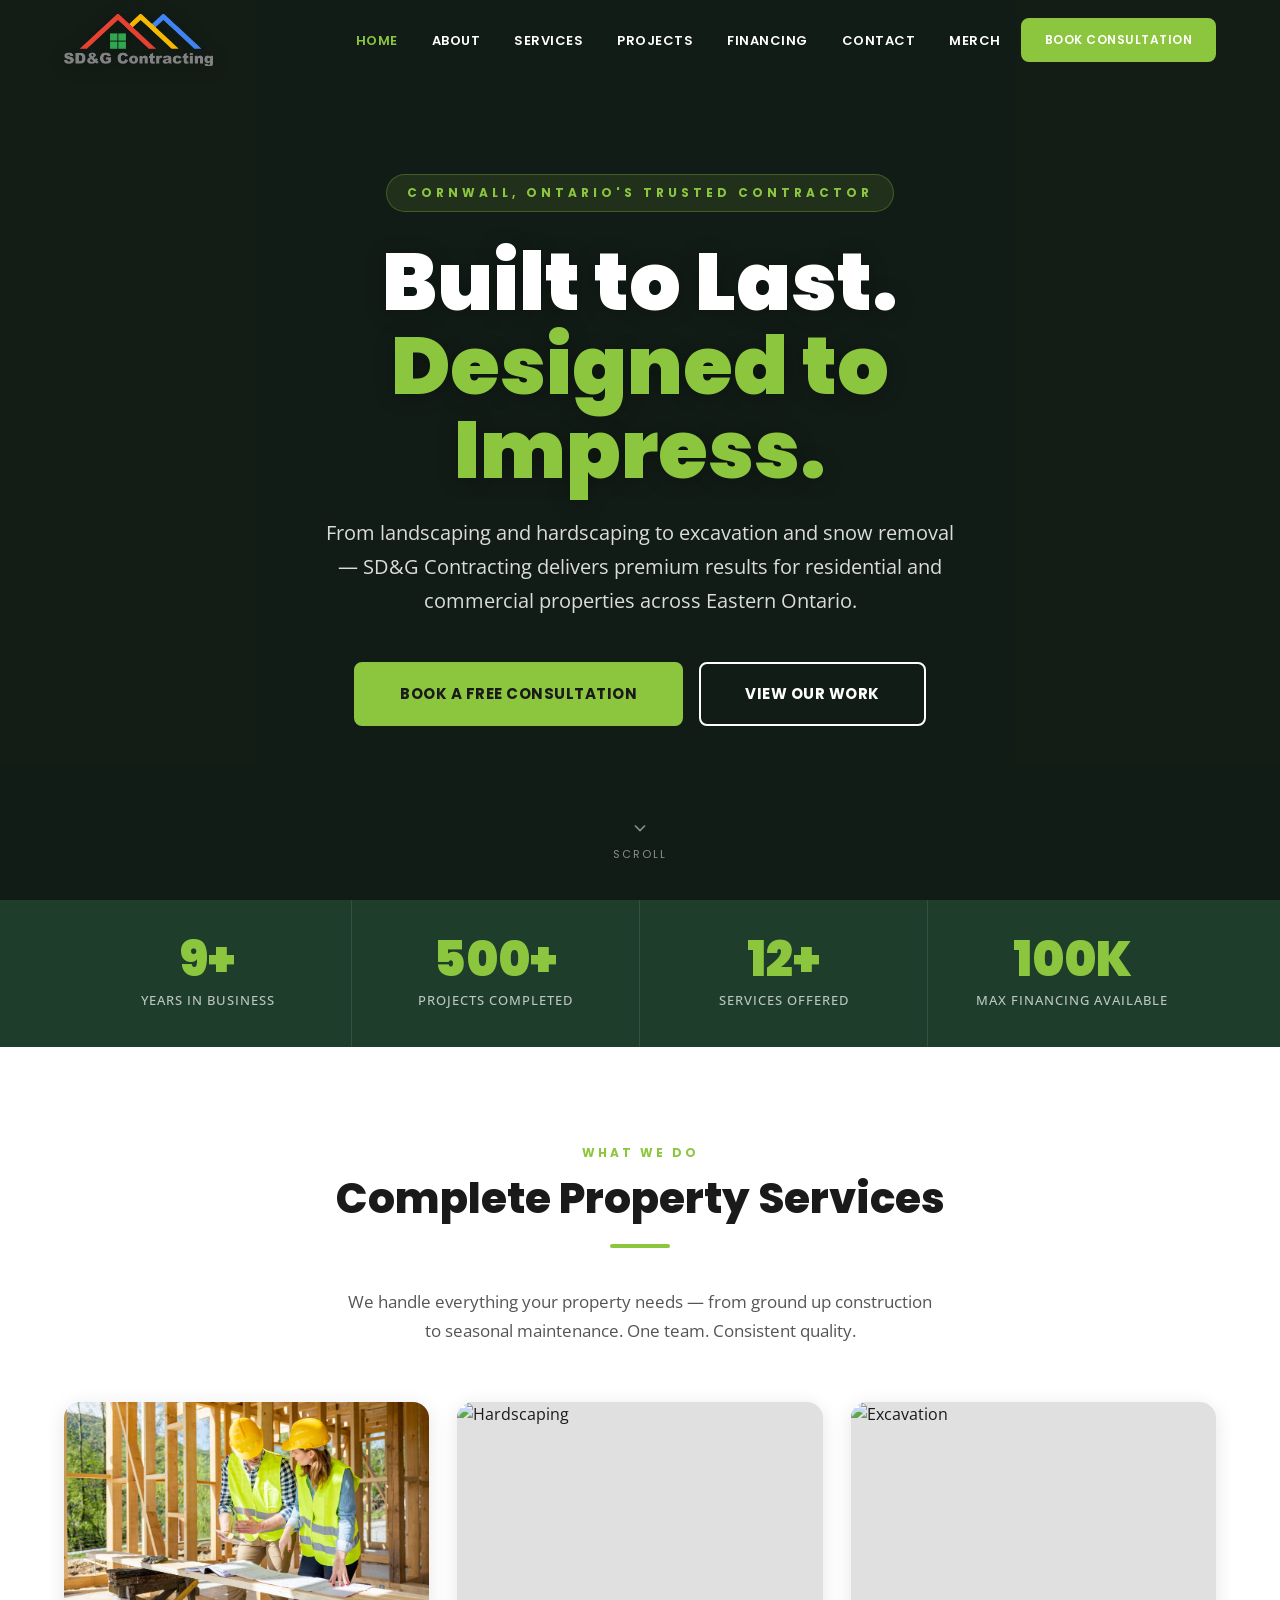
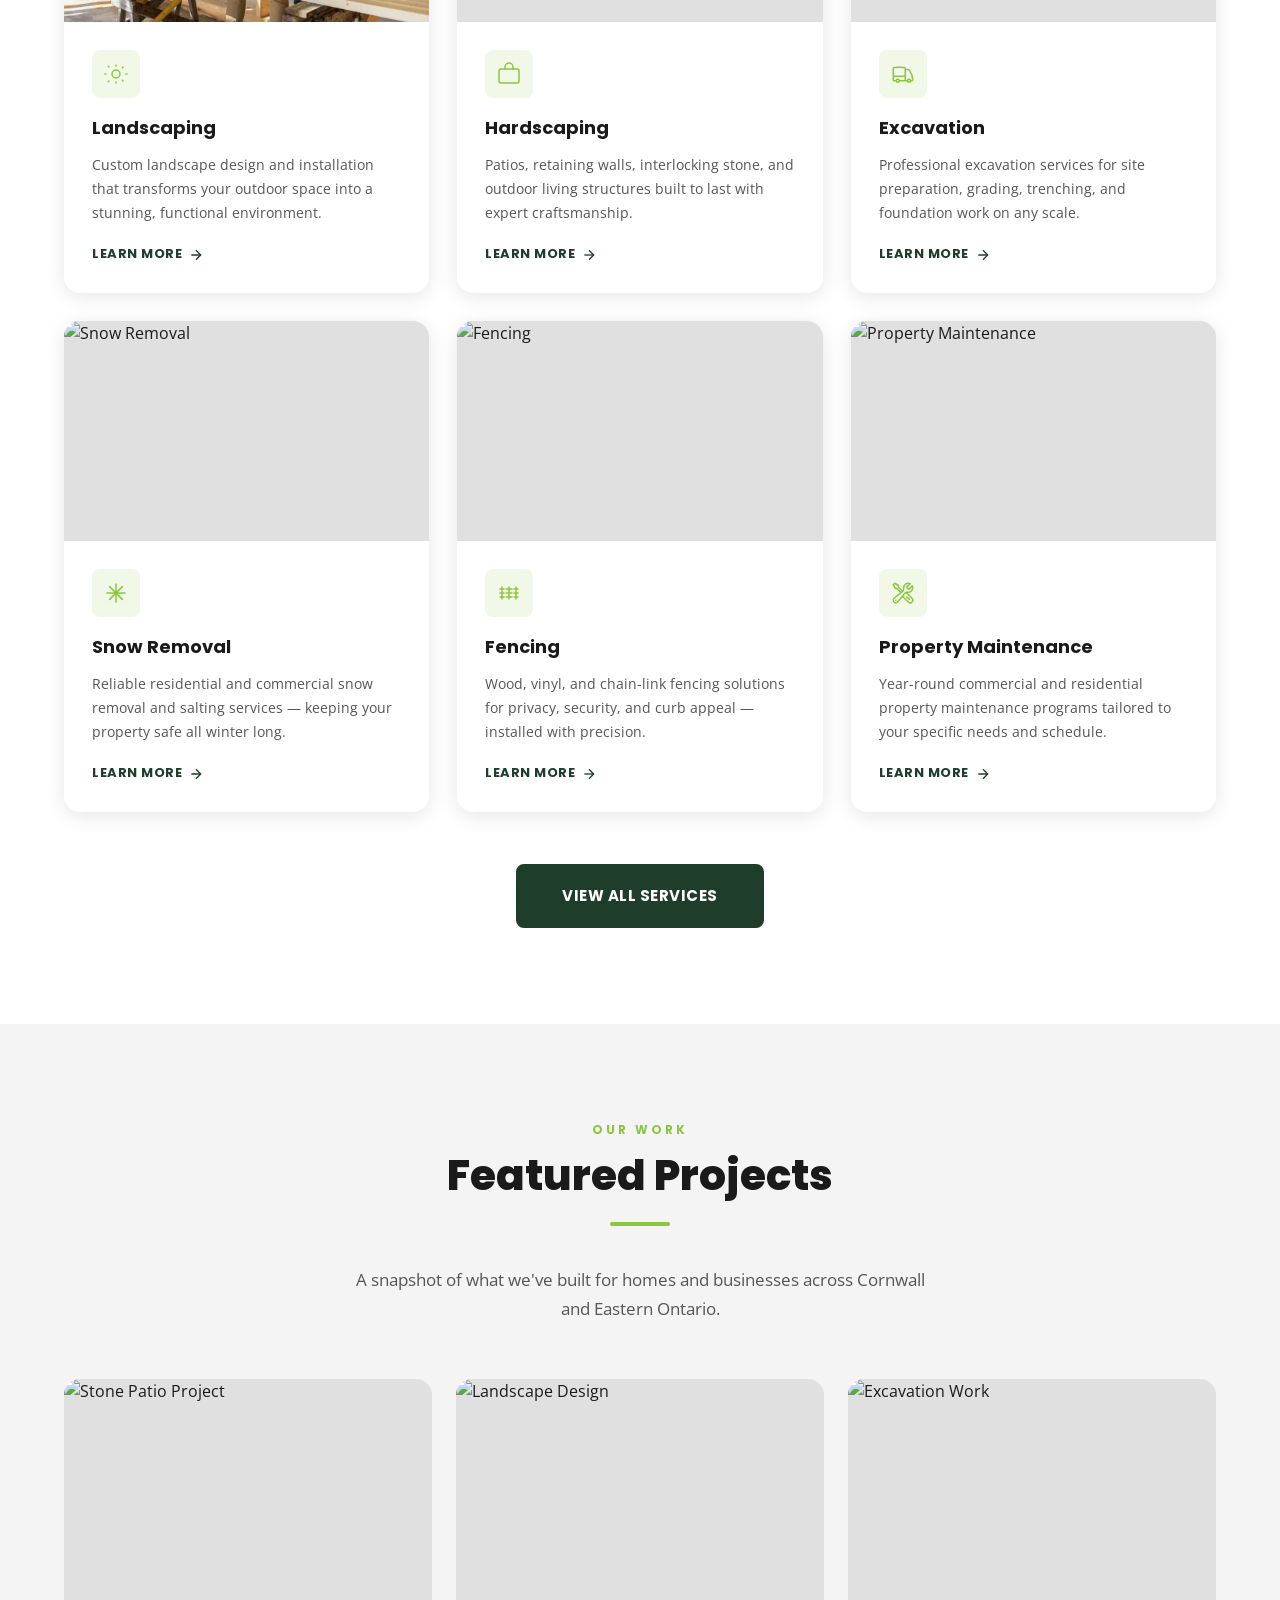
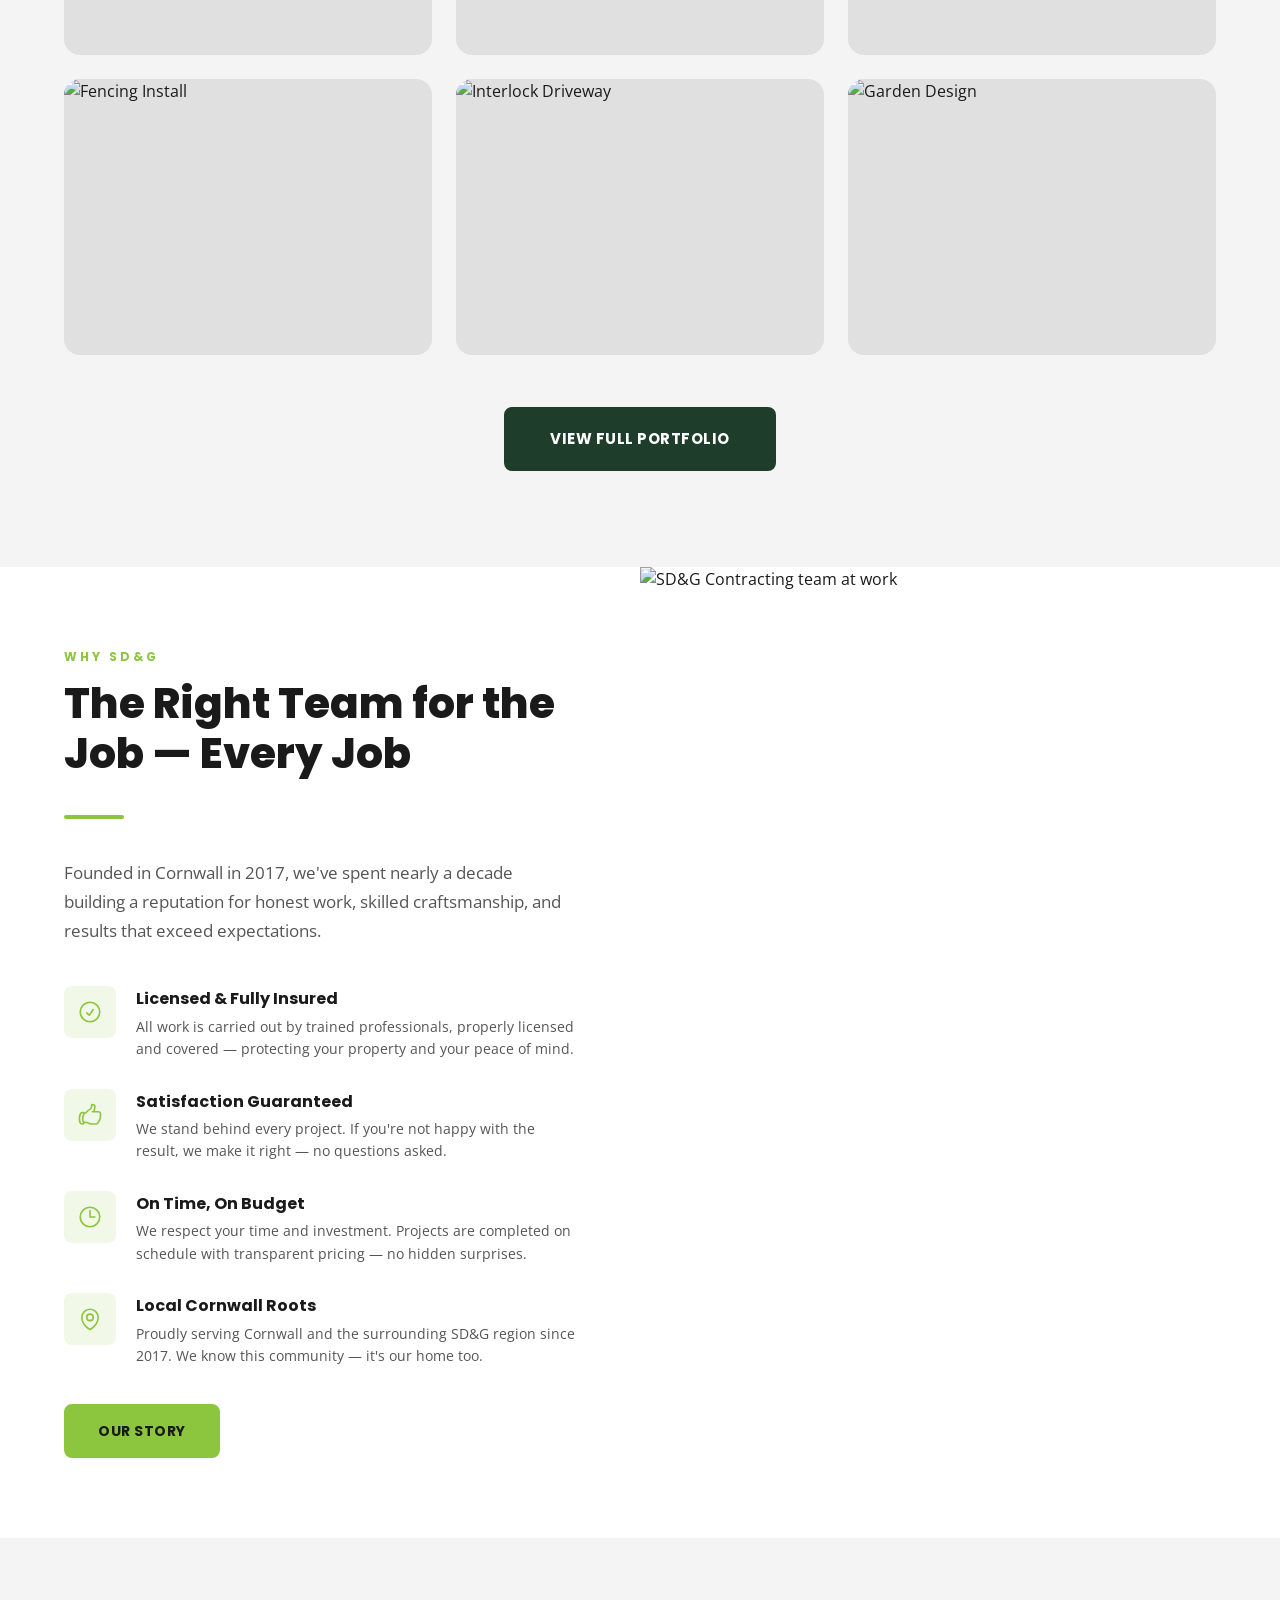
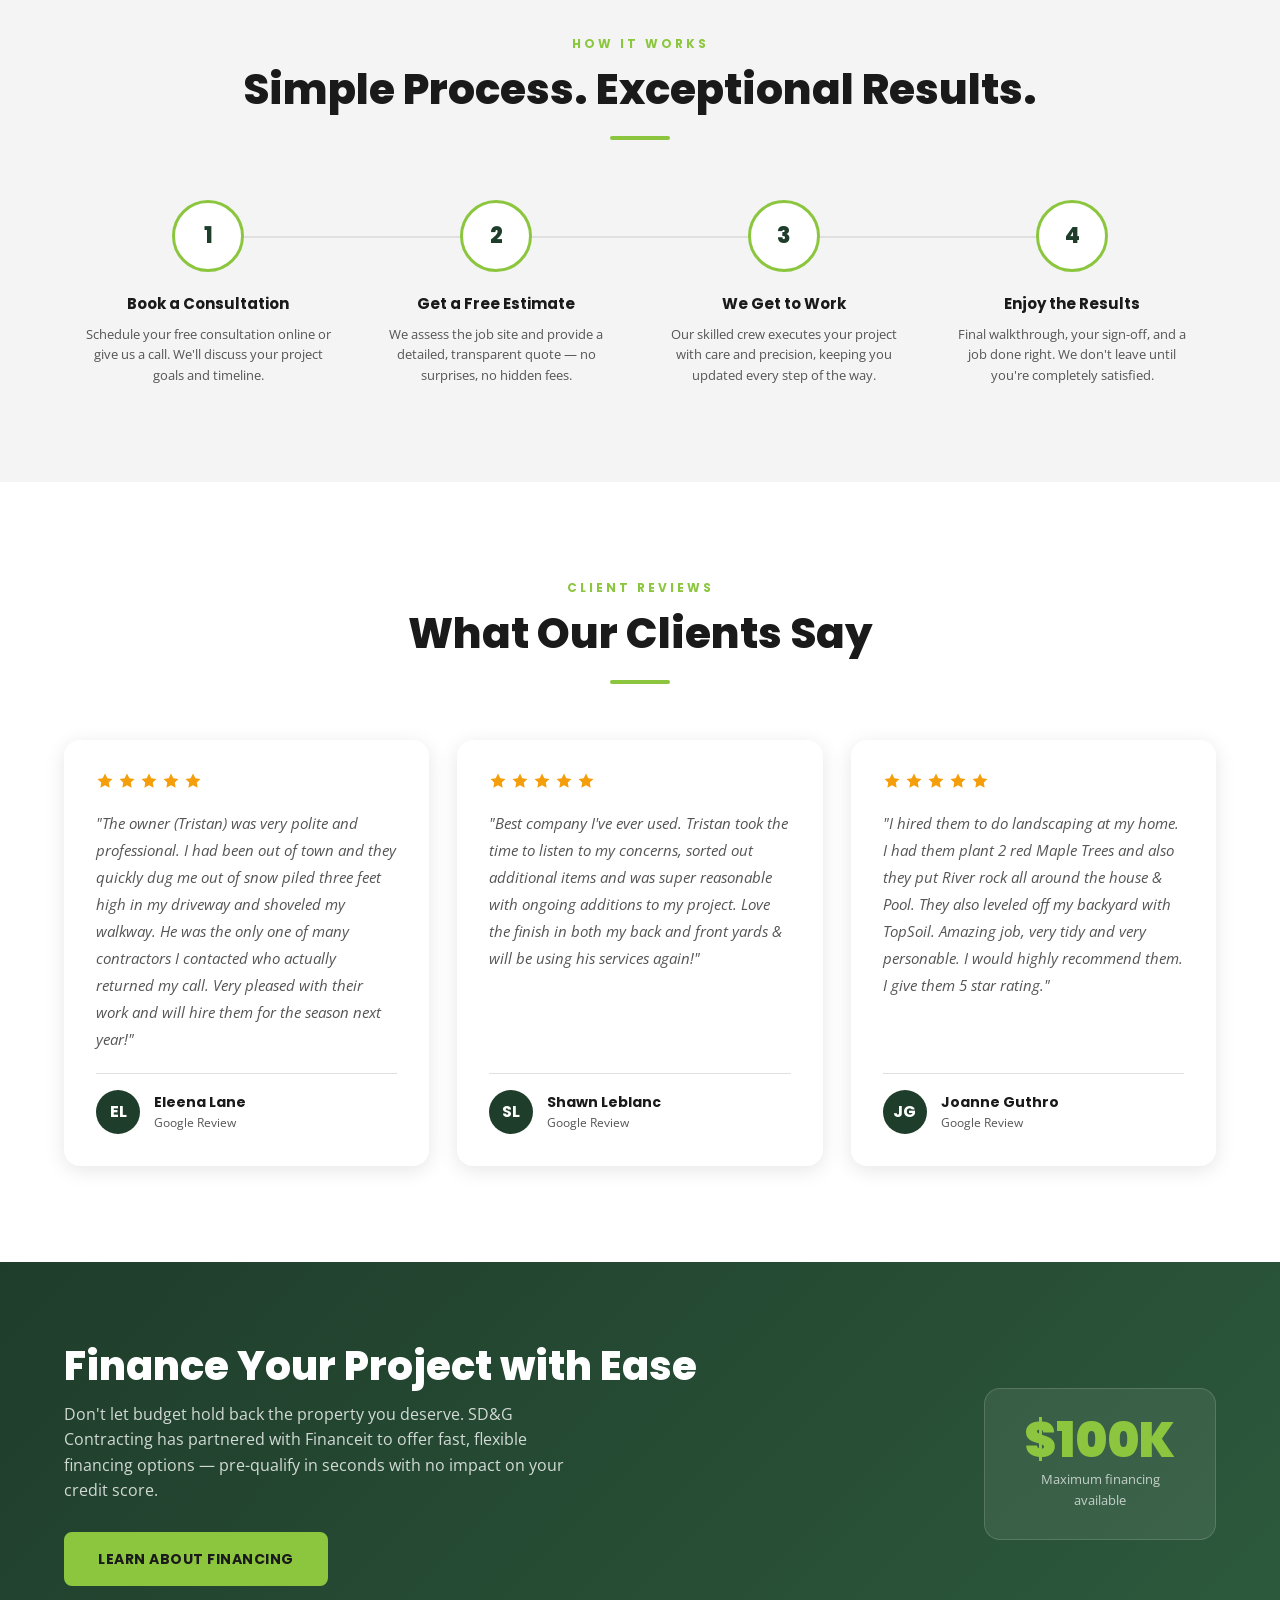
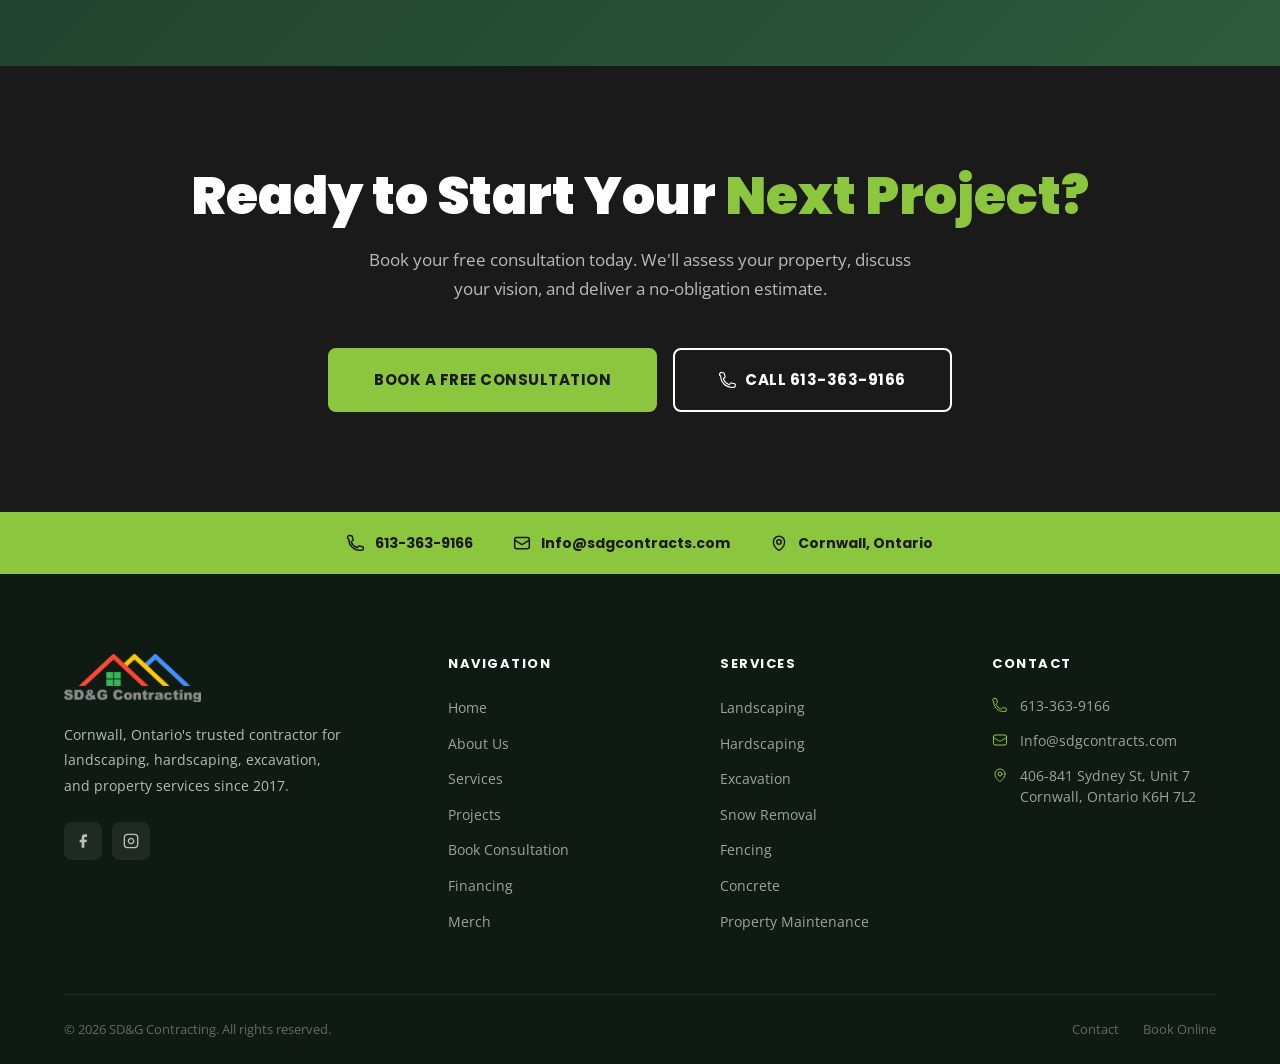
==== commit 7416041f: "Home page: use gc.jpg for Landscaping service card image Made-with: Cursor" ====
--- a/index.html
+++ b/index.html
@@ -112,7 +112,7 @@
     <div class="services-grid" style="margin-top: 56px;">
 
       <div class="service-card fade-up">
-        <img class="service-card-img" src="https://images.unsplash.com/photo-1416879595882-3373a0480b5b?w=600&q=80" alt="Landscaping" loading="lazy" />
+        <img class="service-card-img" src="brand_assets/gc.jpg" alt="Landscaping" loading="lazy" />
         <div class="service-card-body">
           <div class="service-card-icon">
             <svg xmlns="http://www.w3.org/2000/svg" fill="none" viewBox="0 0 24 24" stroke-width="1.5" stroke="currentColor"><path stroke-linecap="round" stroke-linejoin="round" d="M12 3v1m0 16v1M4.22 4.22l.707.707M18.364 18.364l.707.707M1 12h1m20 0h1M4.22 19.778l.707-.707M18.364 5.636l.707-.707" /><circle cx="12" cy="12" r="4"/></svg>
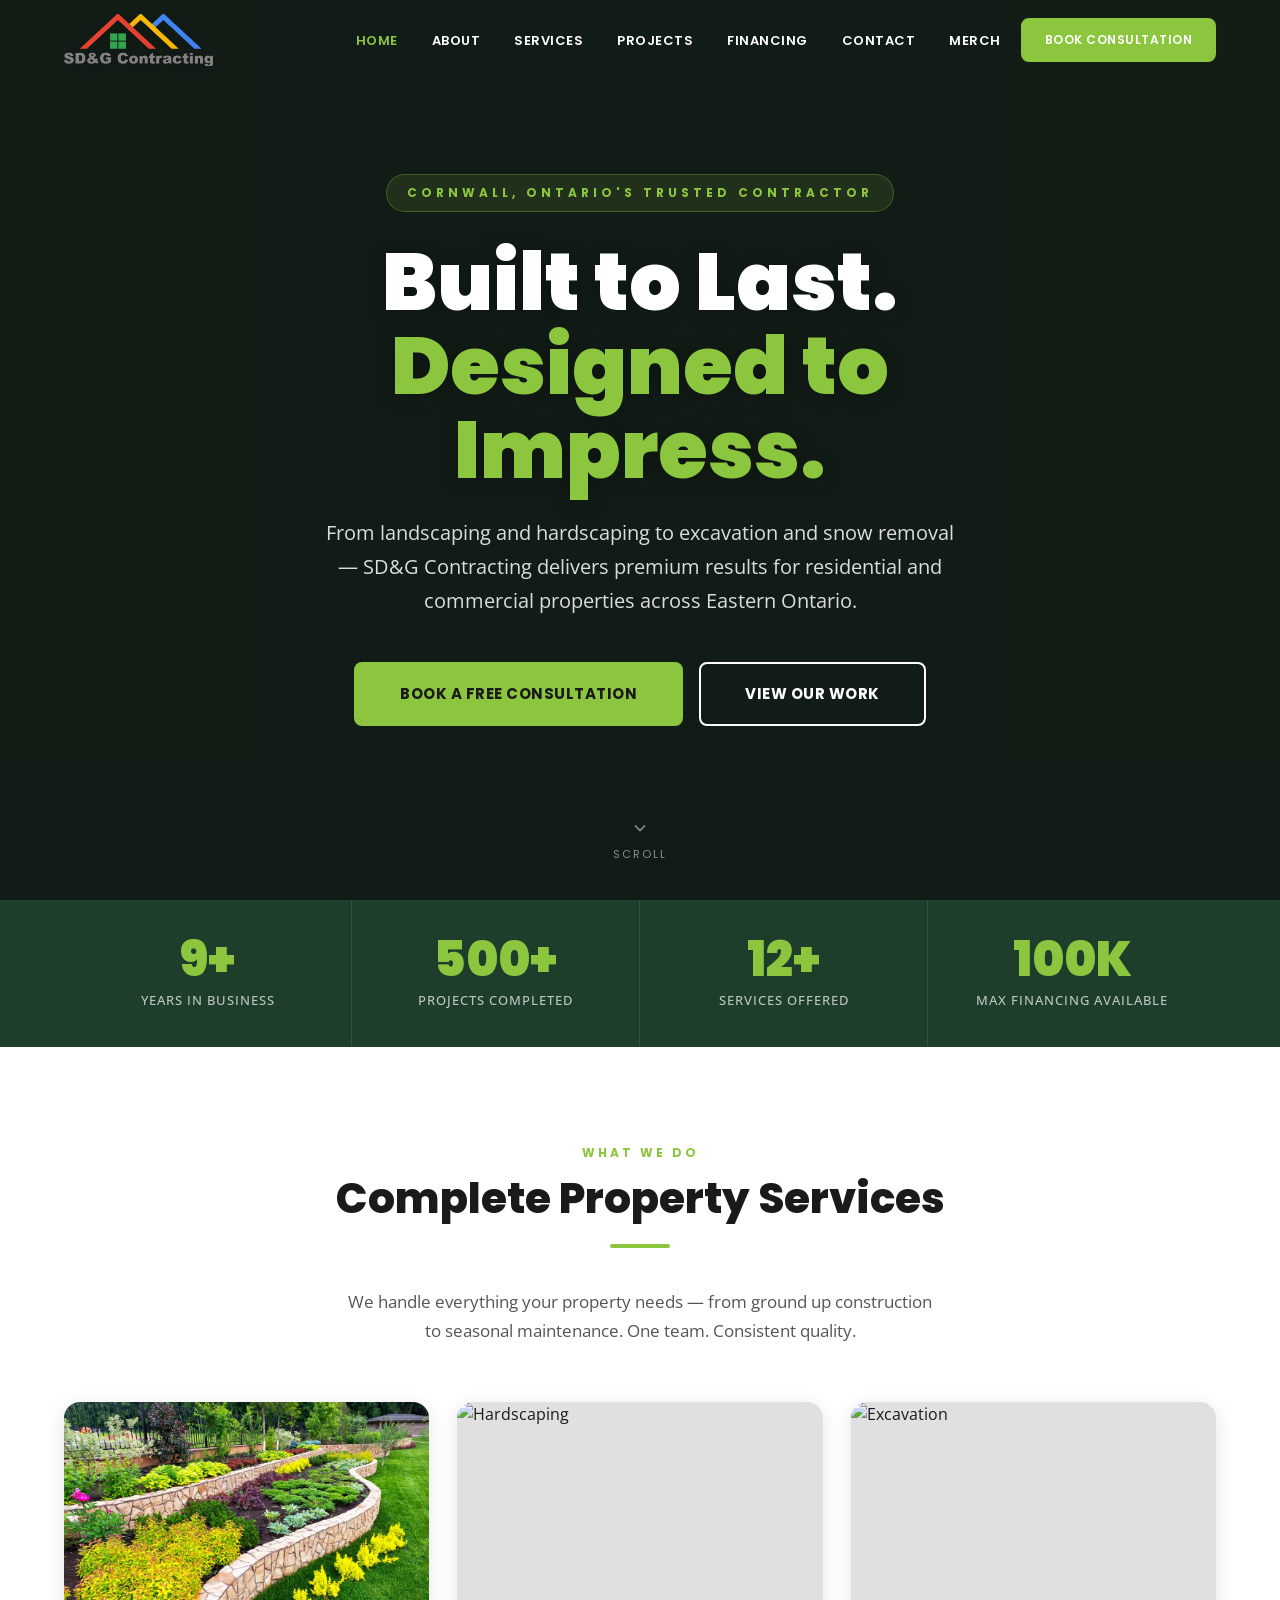
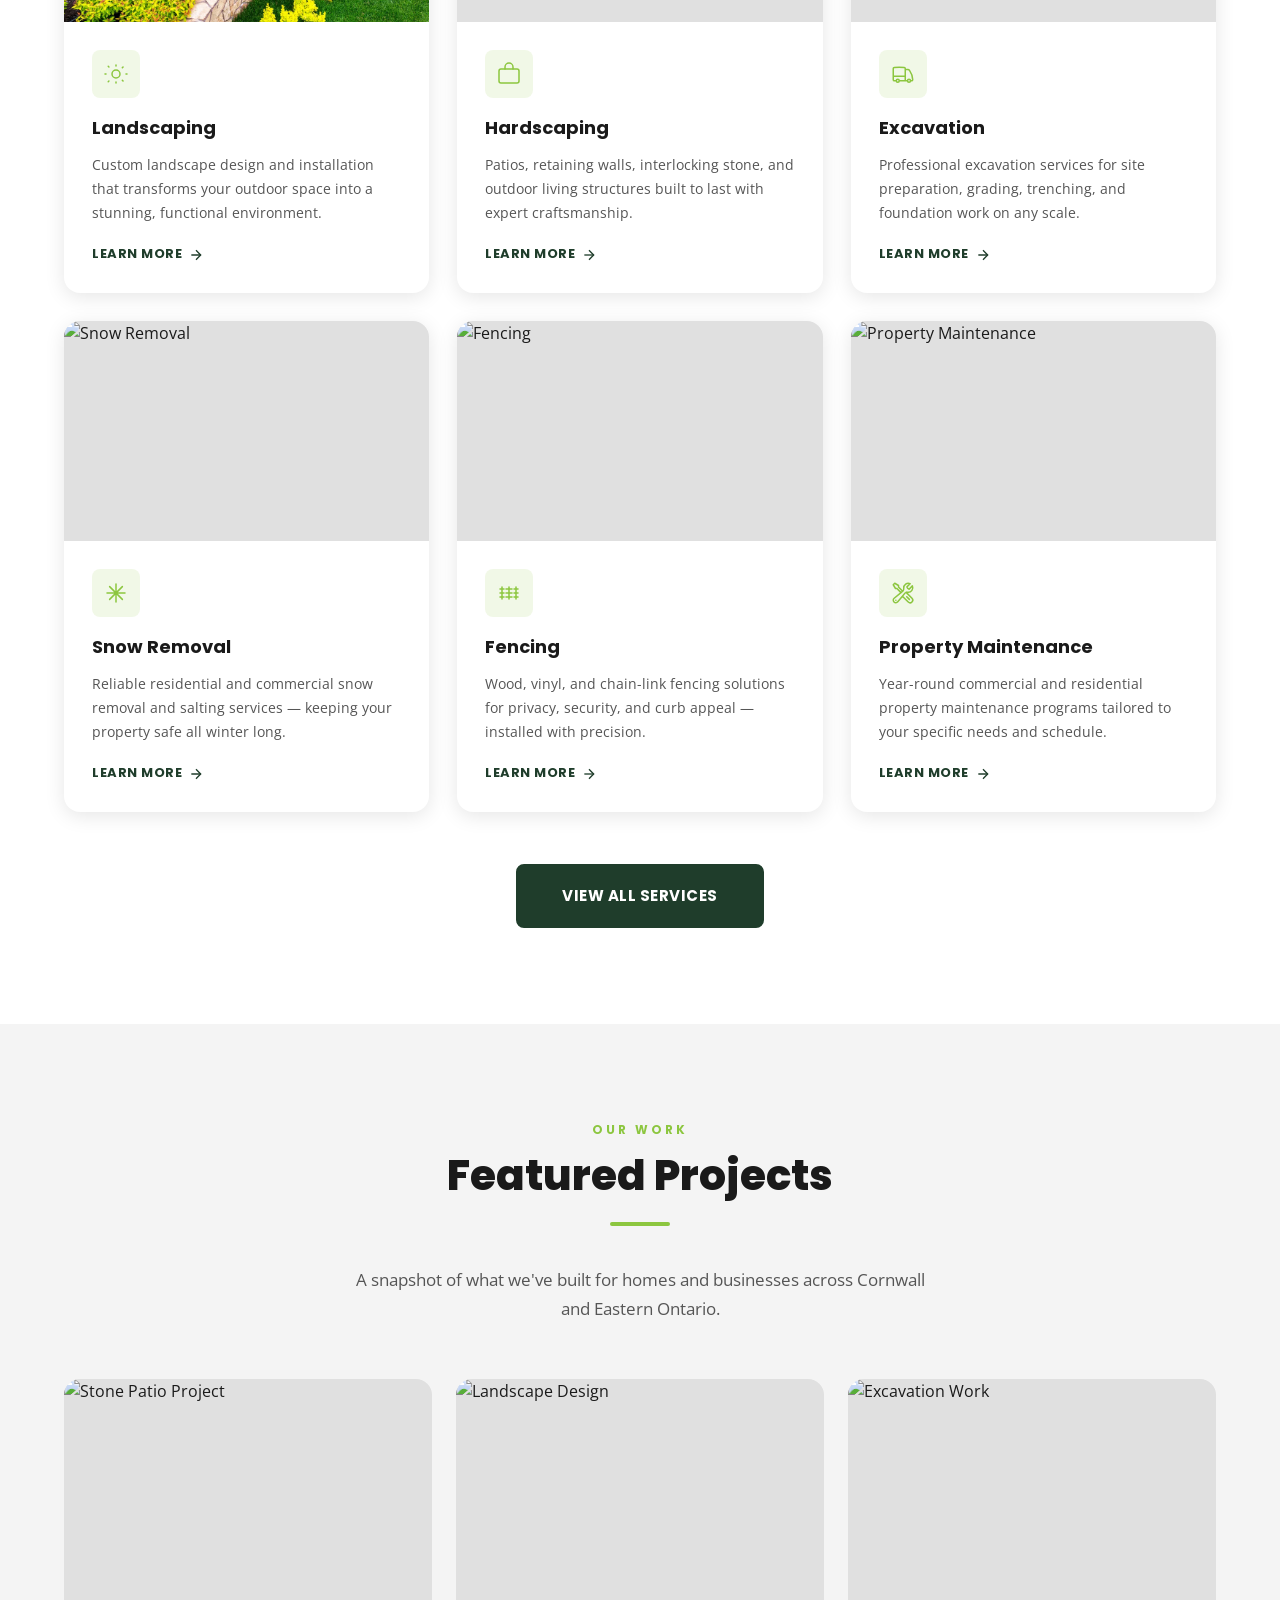
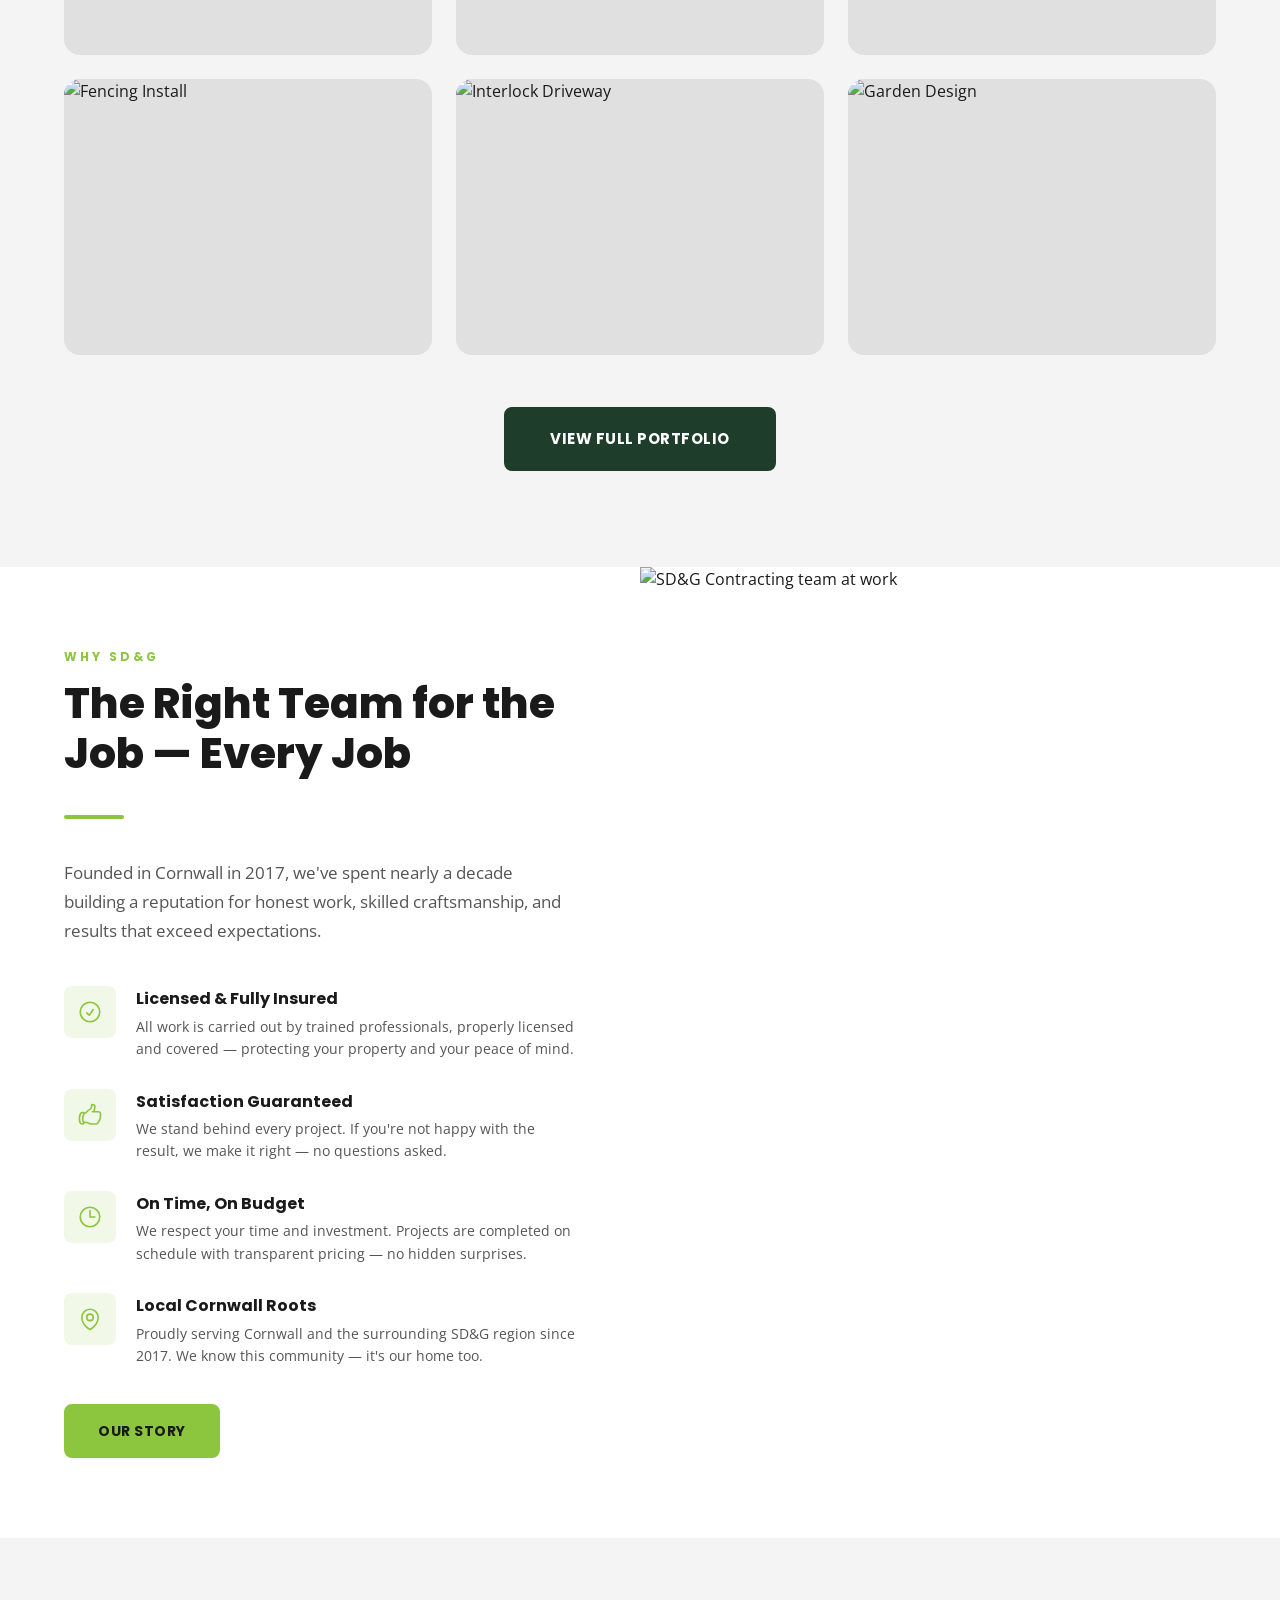
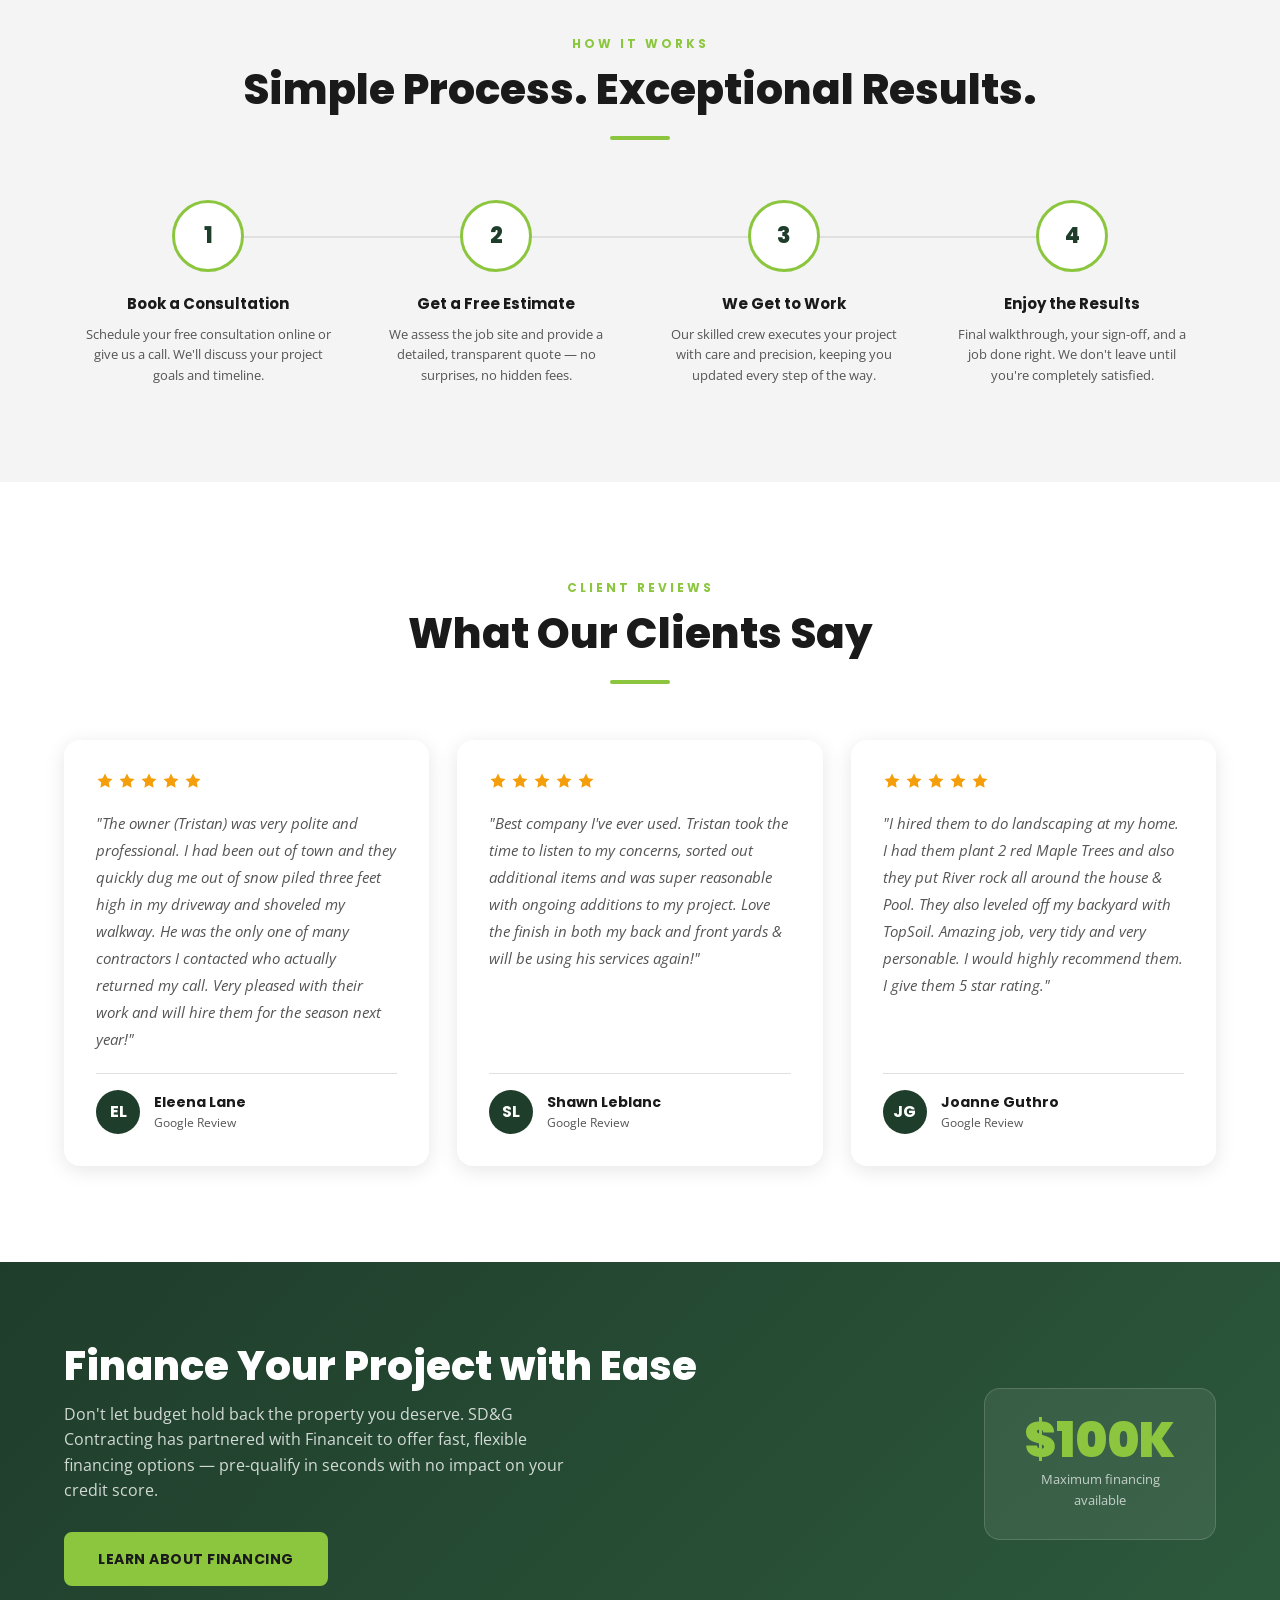
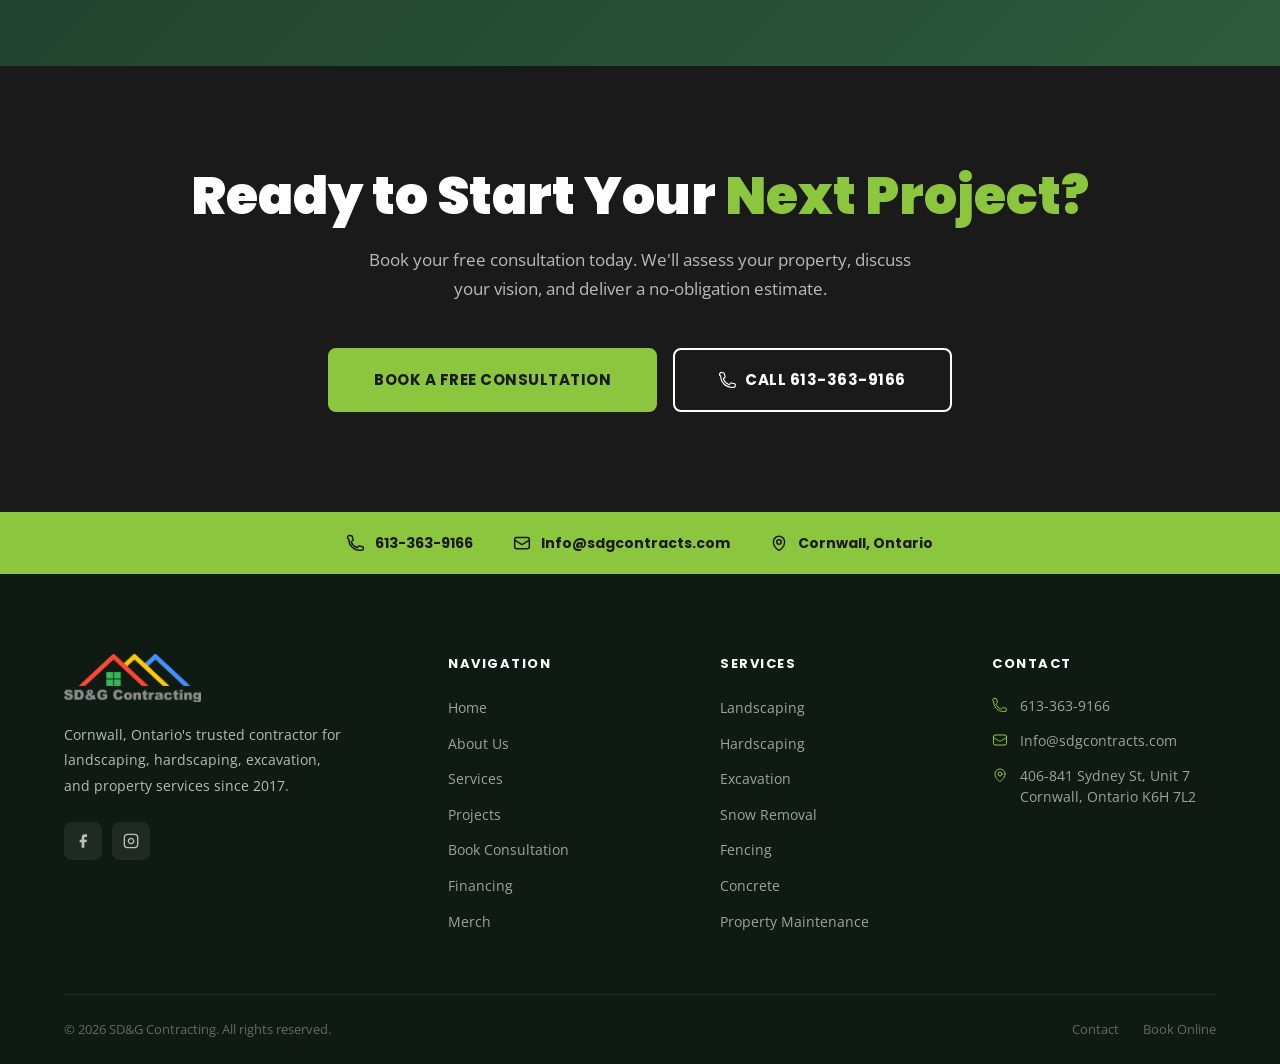
==== commit 4924bf1c: "Home page: use landscaping-101.webp for Landscaping service card Made-with: Cursor" ====
--- a/index.html
+++ b/index.html
@@ -112,7 +112,7 @@
     <div class="services-grid" style="margin-top: 56px;">
 
       <div class="service-card fade-up">
-        <img class="service-card-img" src="brand_assets/gc.jpg" alt="Landscaping" loading="lazy" />
+        <img class="service-card-img" src="brand_assets/landscaping-101.webp" alt="Landscaping" loading="lazy" />
         <div class="service-card-body">
           <div class="service-card-icon">
             <svg xmlns="http://www.w3.org/2000/svg" fill="none" viewBox="0 0 24 24" stroke-width="1.5" stroke="currentColor"><path stroke-linecap="round" stroke-linejoin="round" d="M12 3v1m0 16v1M4.22 4.22l.707.707M18.364 18.364l.707.707M1 12h1m20 0h1M4.22 19.778l.707-.707M18.364 5.636l.707-.707" /><circle cx="12" cy="12" r="4"/></svg>
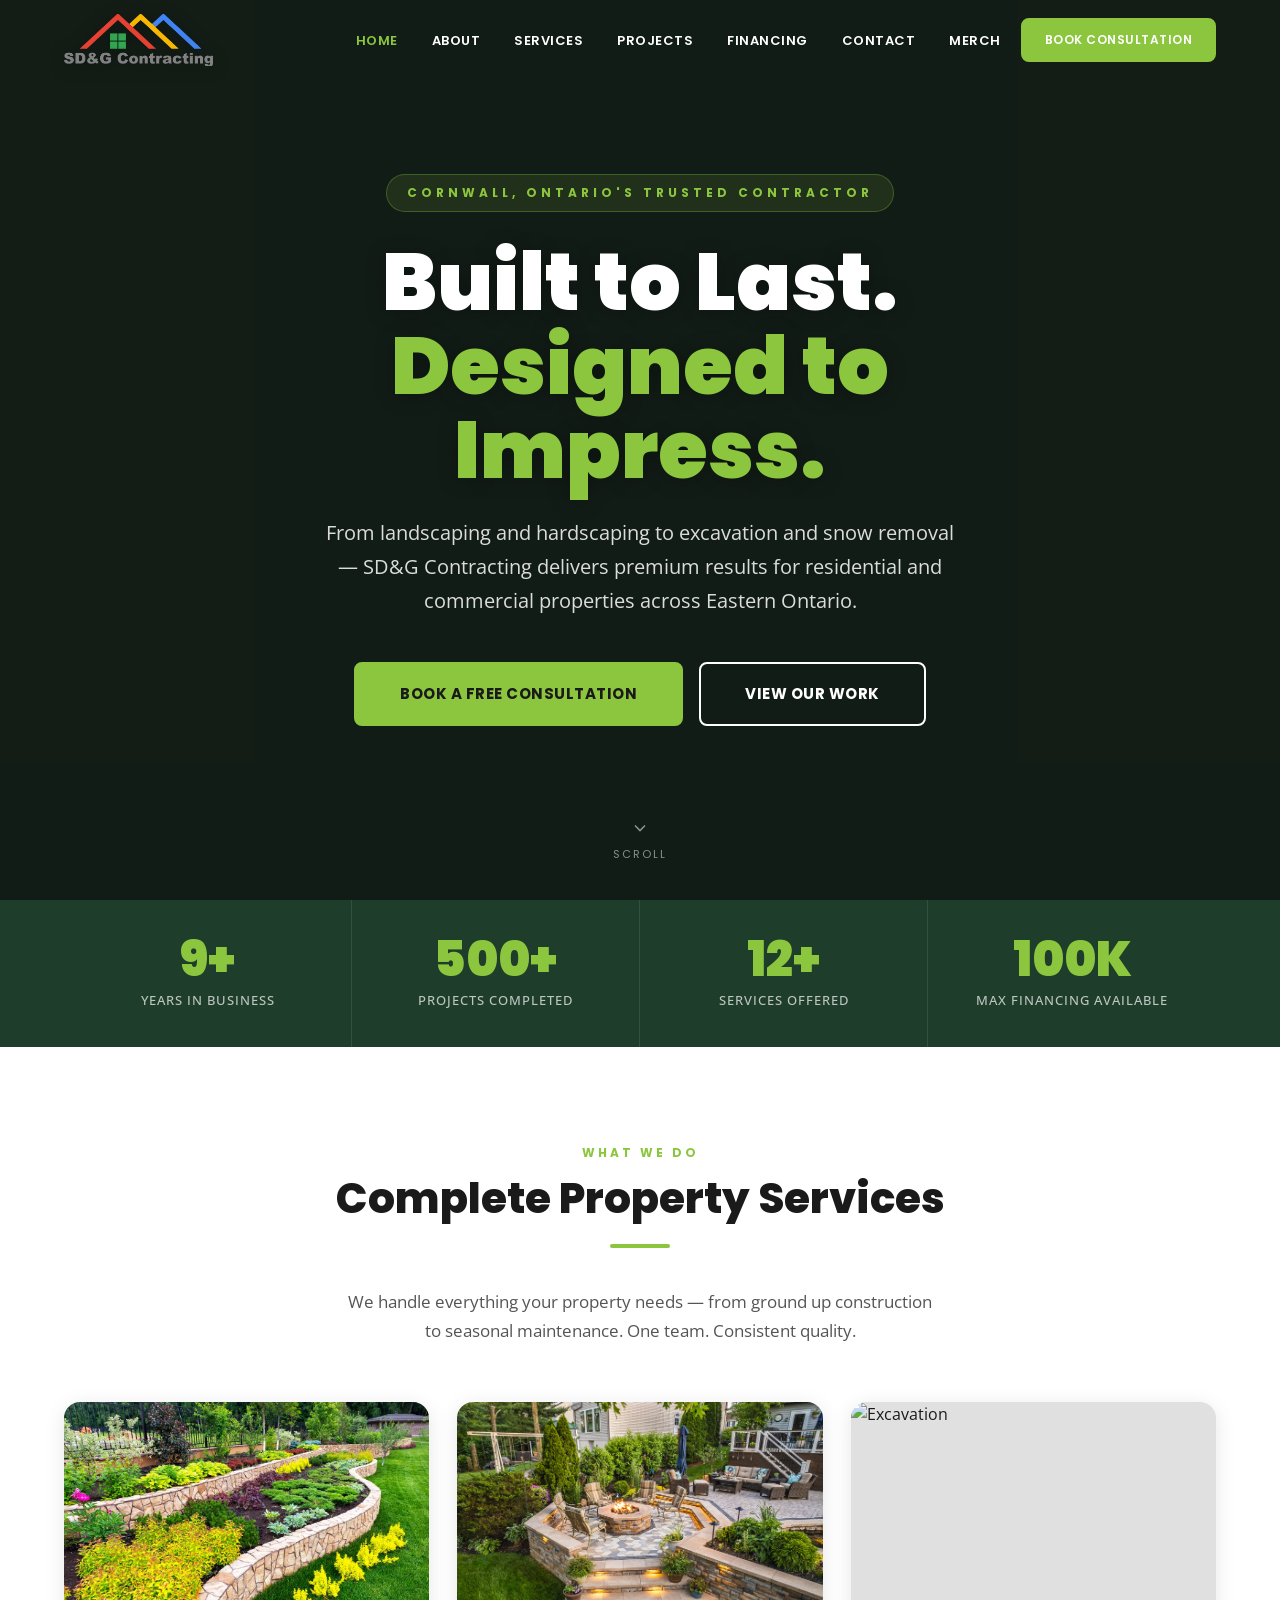
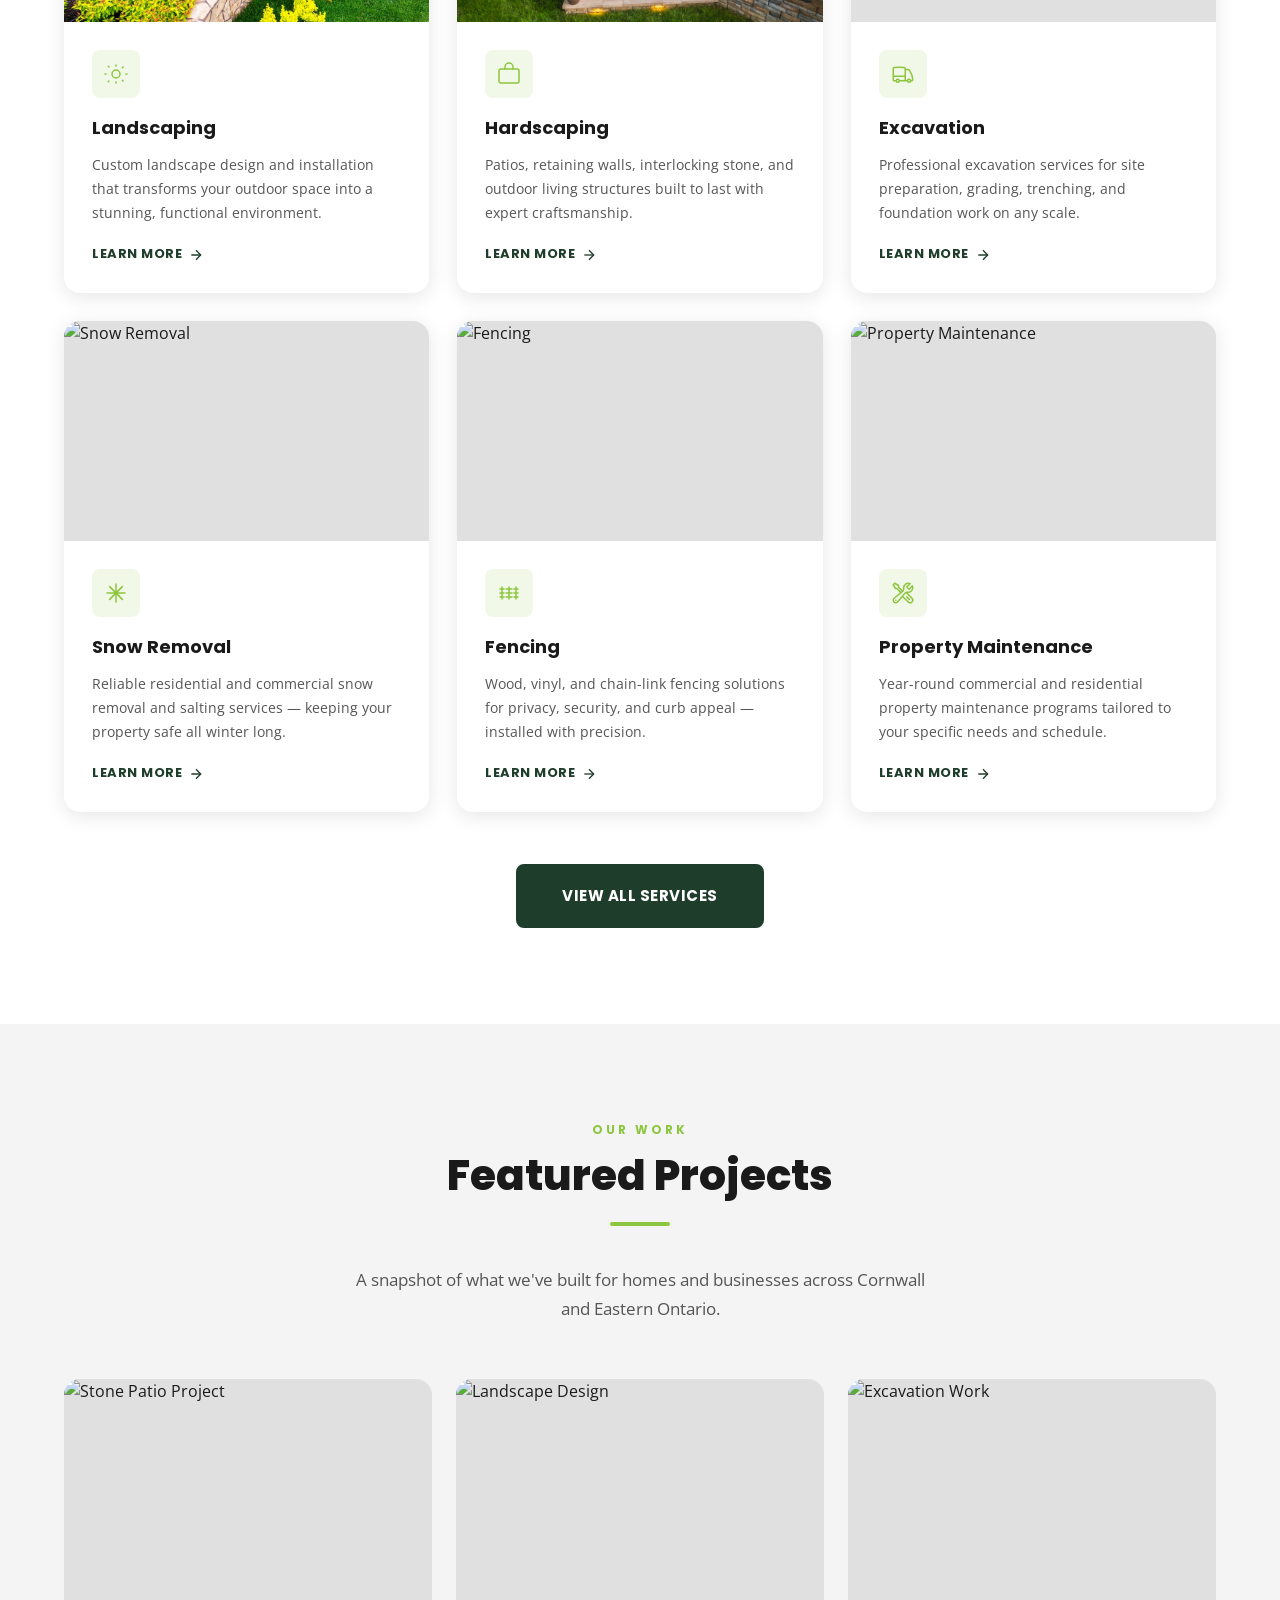
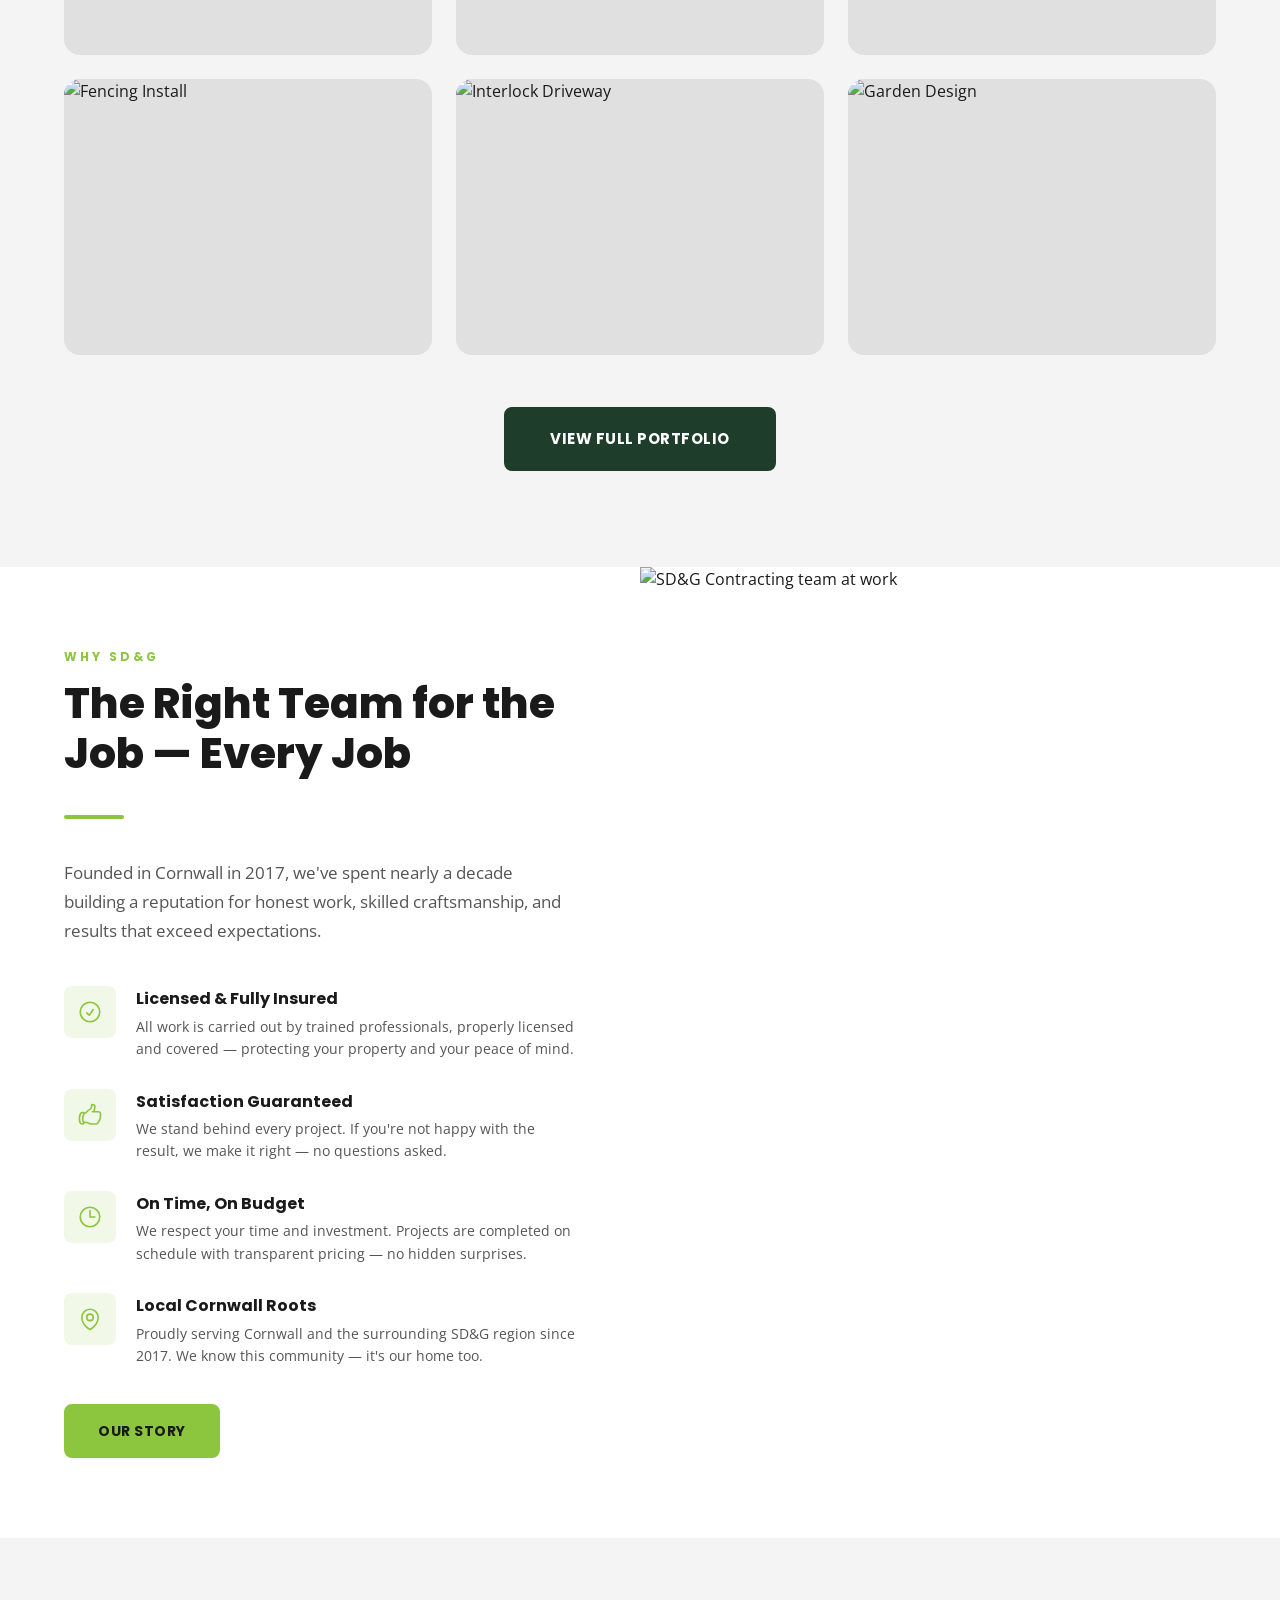
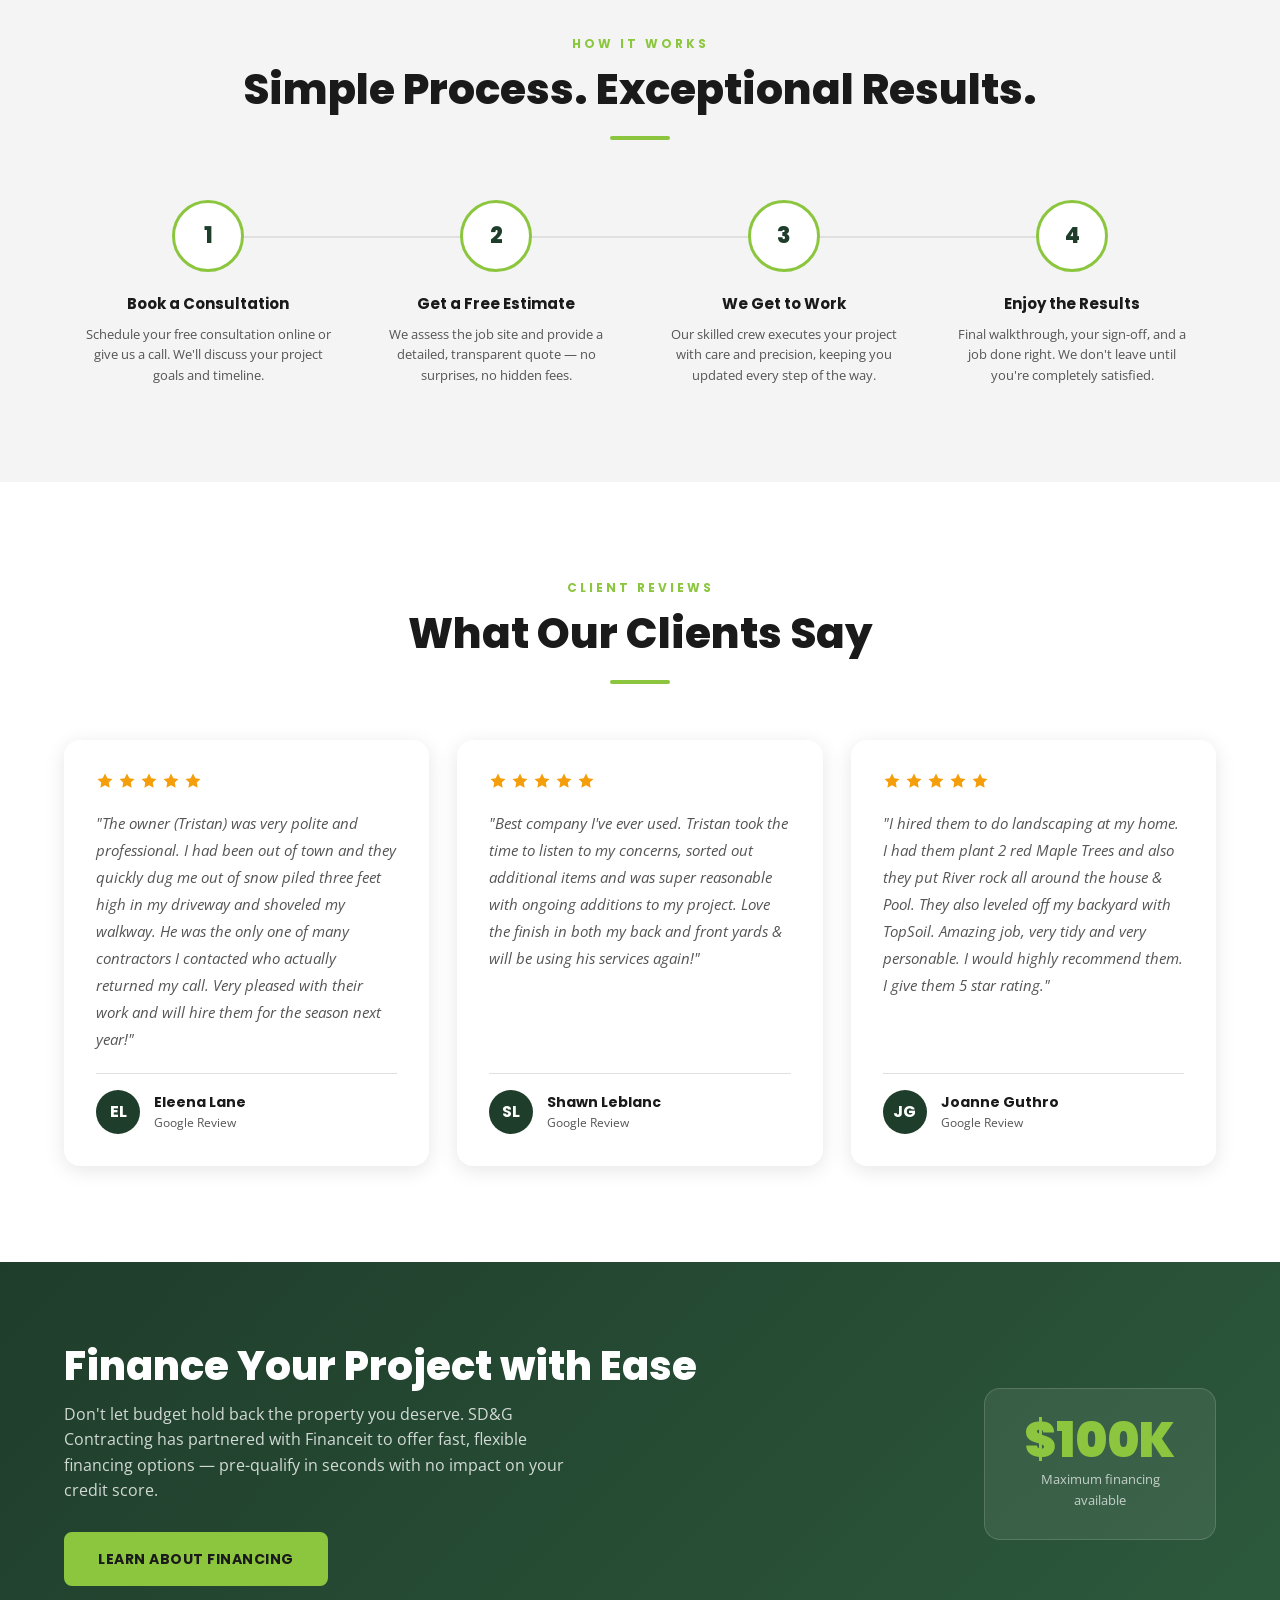
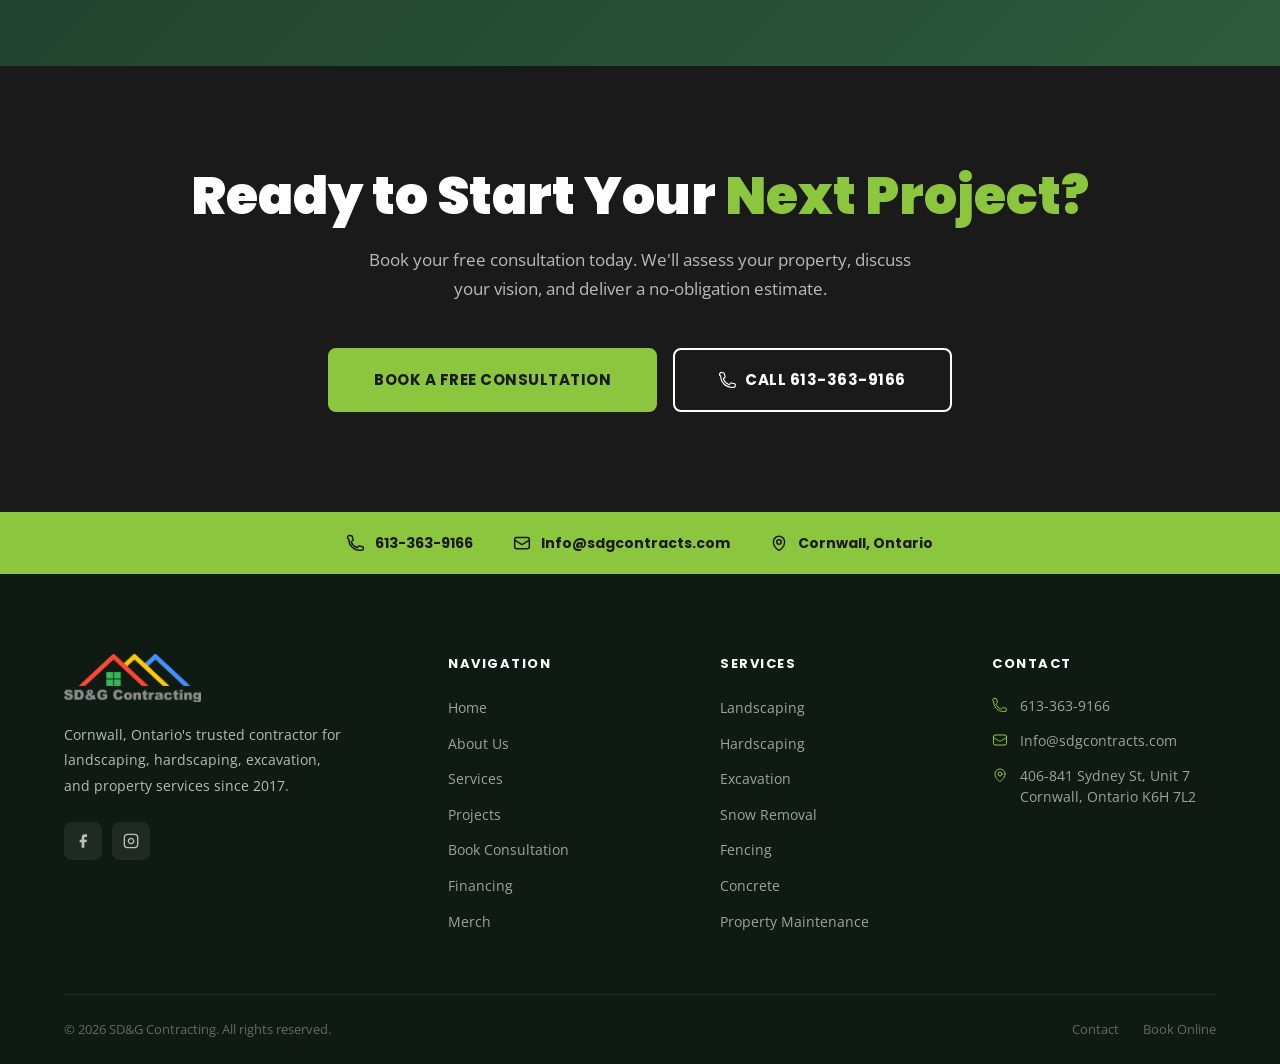
==== commit 46afe8c7: "Use hardscaping.jpg for hardscaping sections Made-with: Cursor" ====
--- a/index.html
+++ b/index.html
@@ -127,7 +127,7 @@
       </div>
 
       <div class="service-card fade-up">
-        <img class="service-card-img" src="https://images.unsplash.com/photo-1600585154340-be6161a56a0c?w=600&q=80" alt="Hardscaping" loading="lazy" />
+        <img class="service-card-img" src="brand_assets/hardscaping.jpg" alt="Hardscaping" loading="lazy" />
         <div class="service-card-body">
           <div class="service-card-icon">
             <svg xmlns="http://www.w3.org/2000/svg" fill="none" viewBox="0 0 24 24" stroke-width="1.5" stroke="currentColor"><rect x="2" y="7" width="20" height="14" rx="2"/><path stroke-linecap="round" stroke-linejoin="round" d="M16 7V5a4 4 0 00-8 0v2"/></svg>
